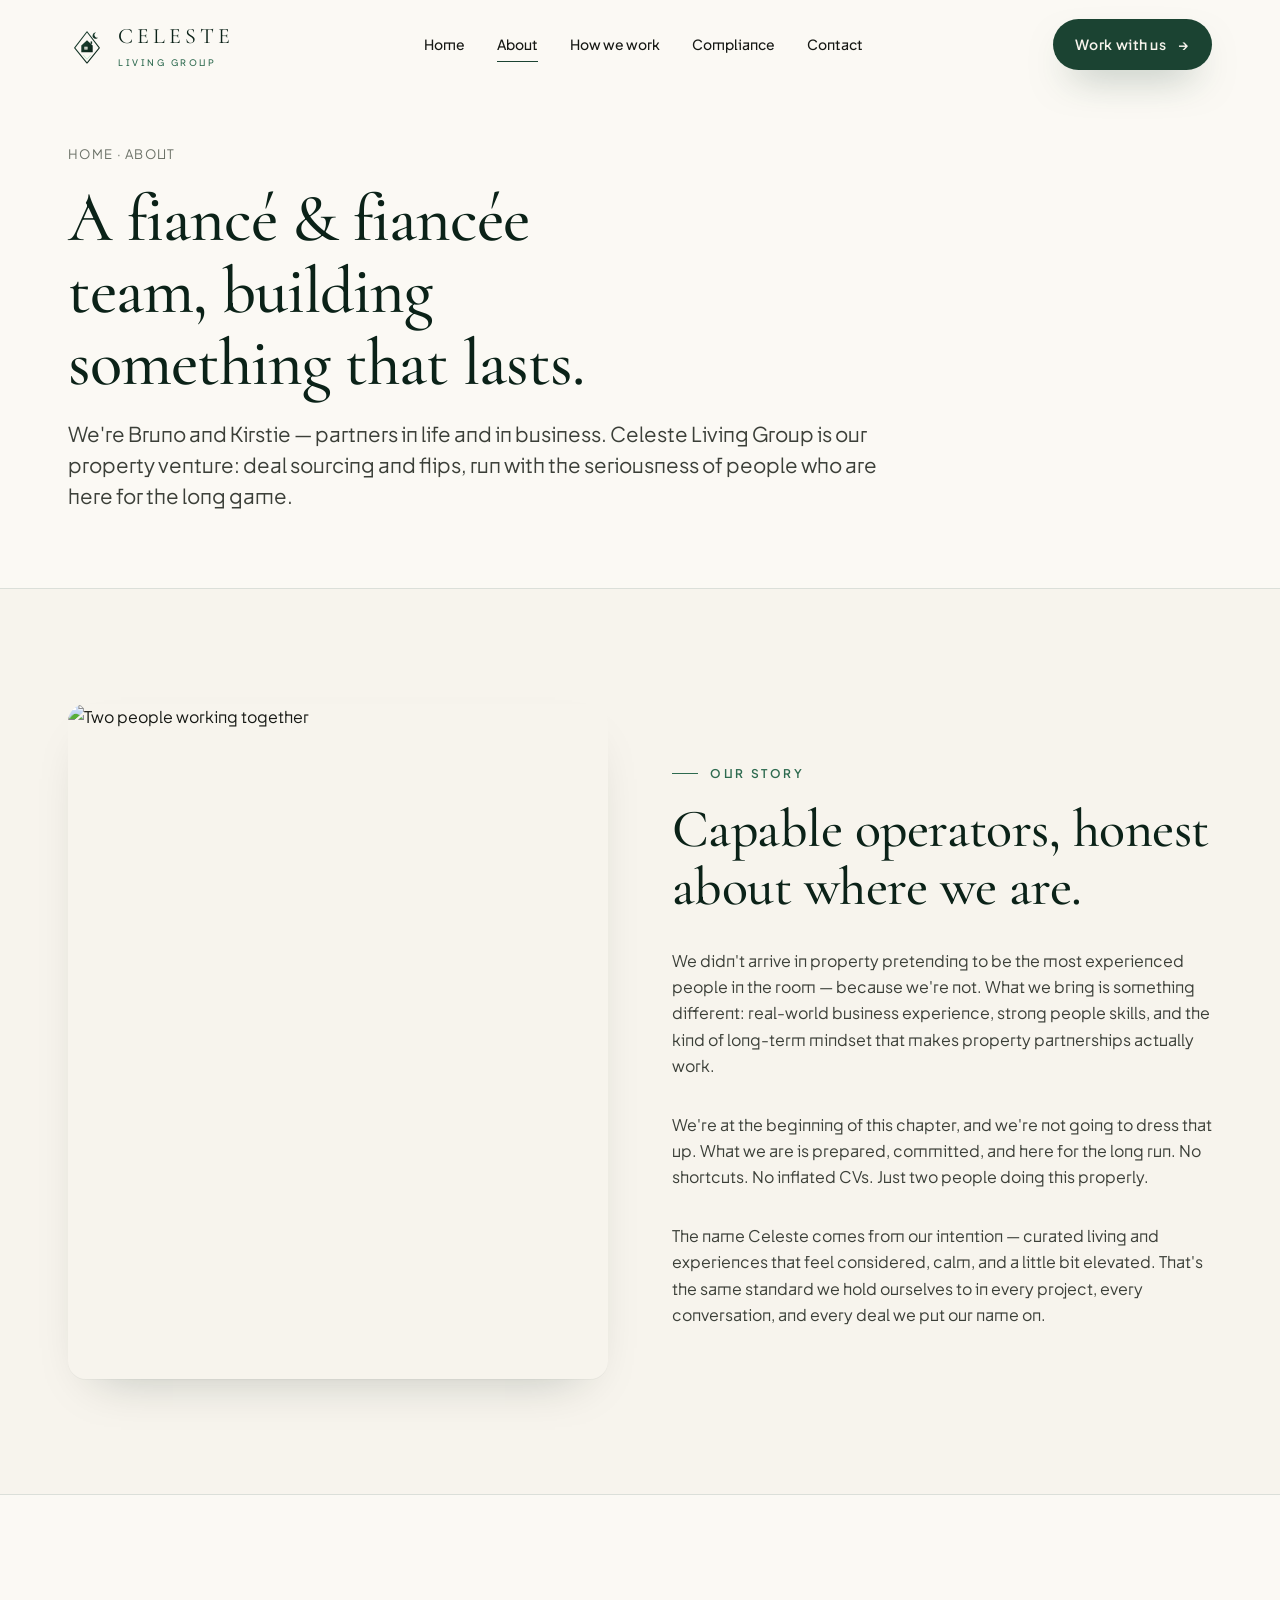
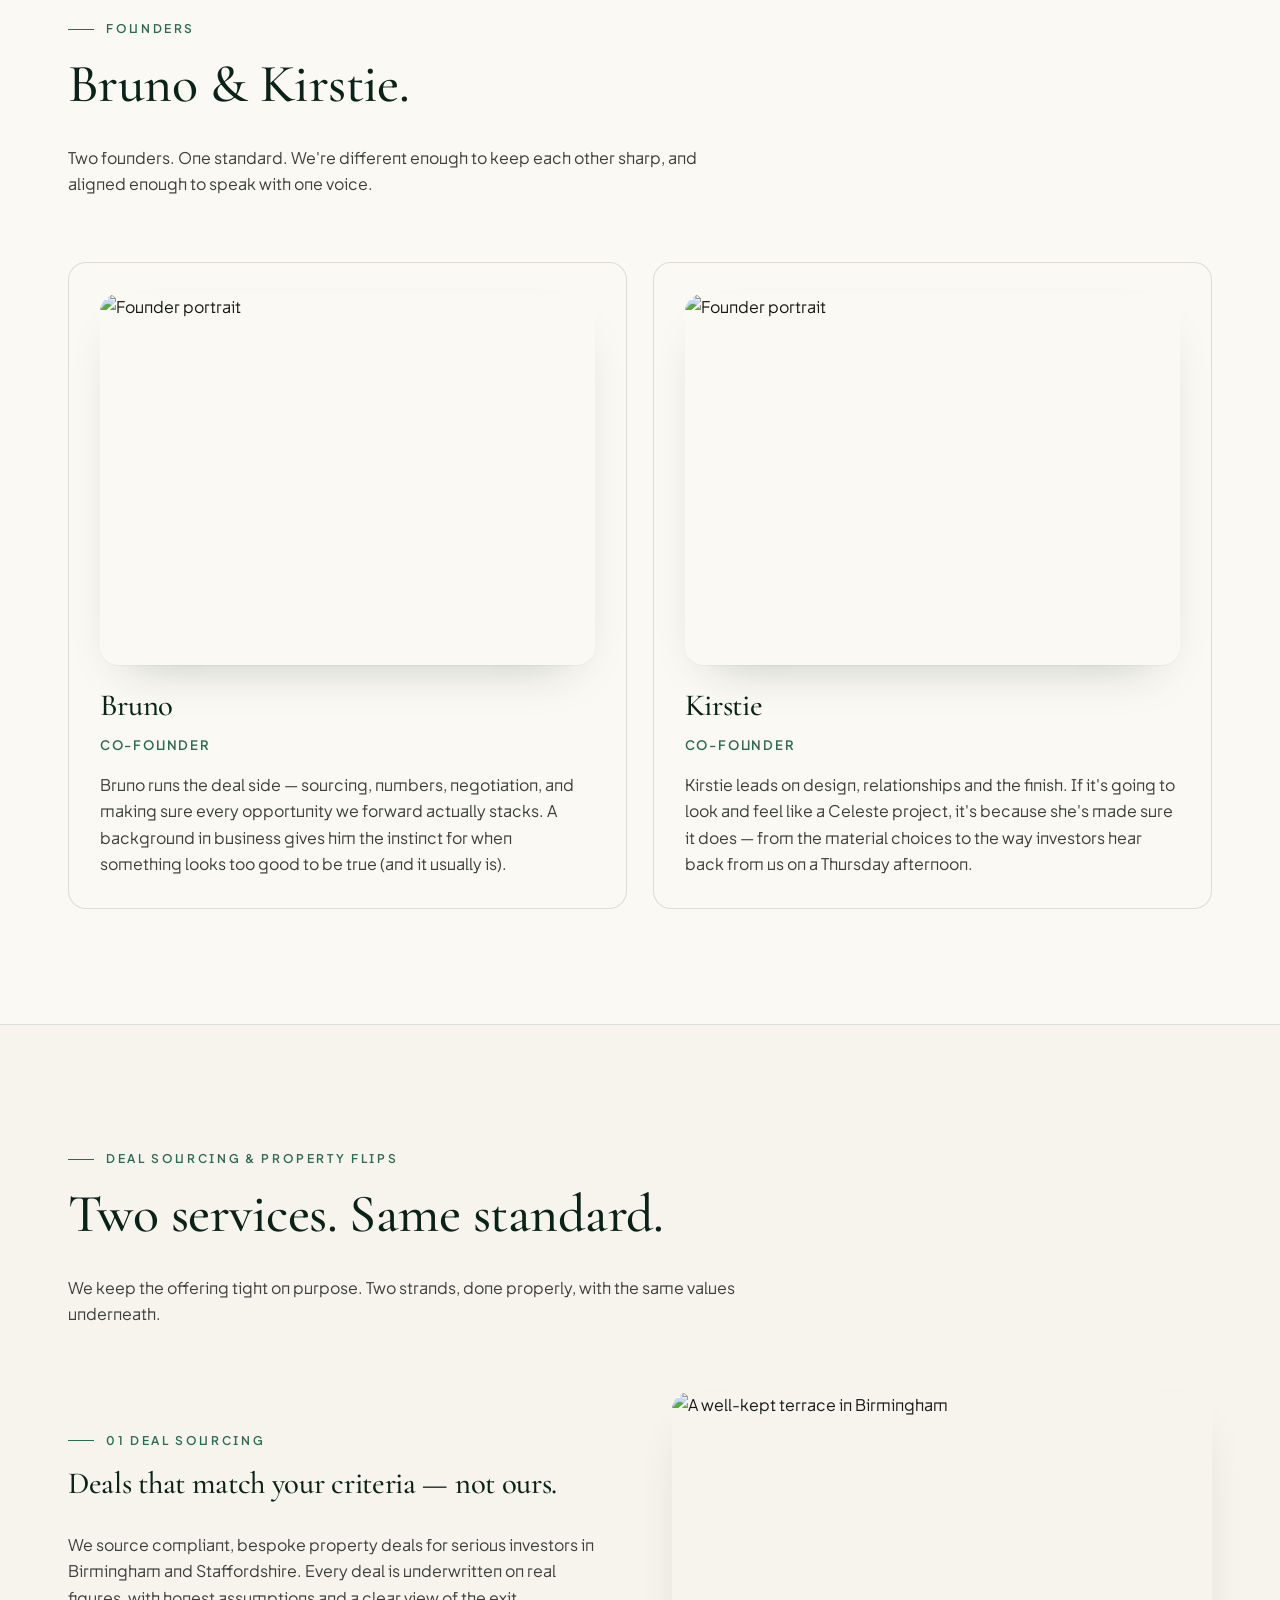
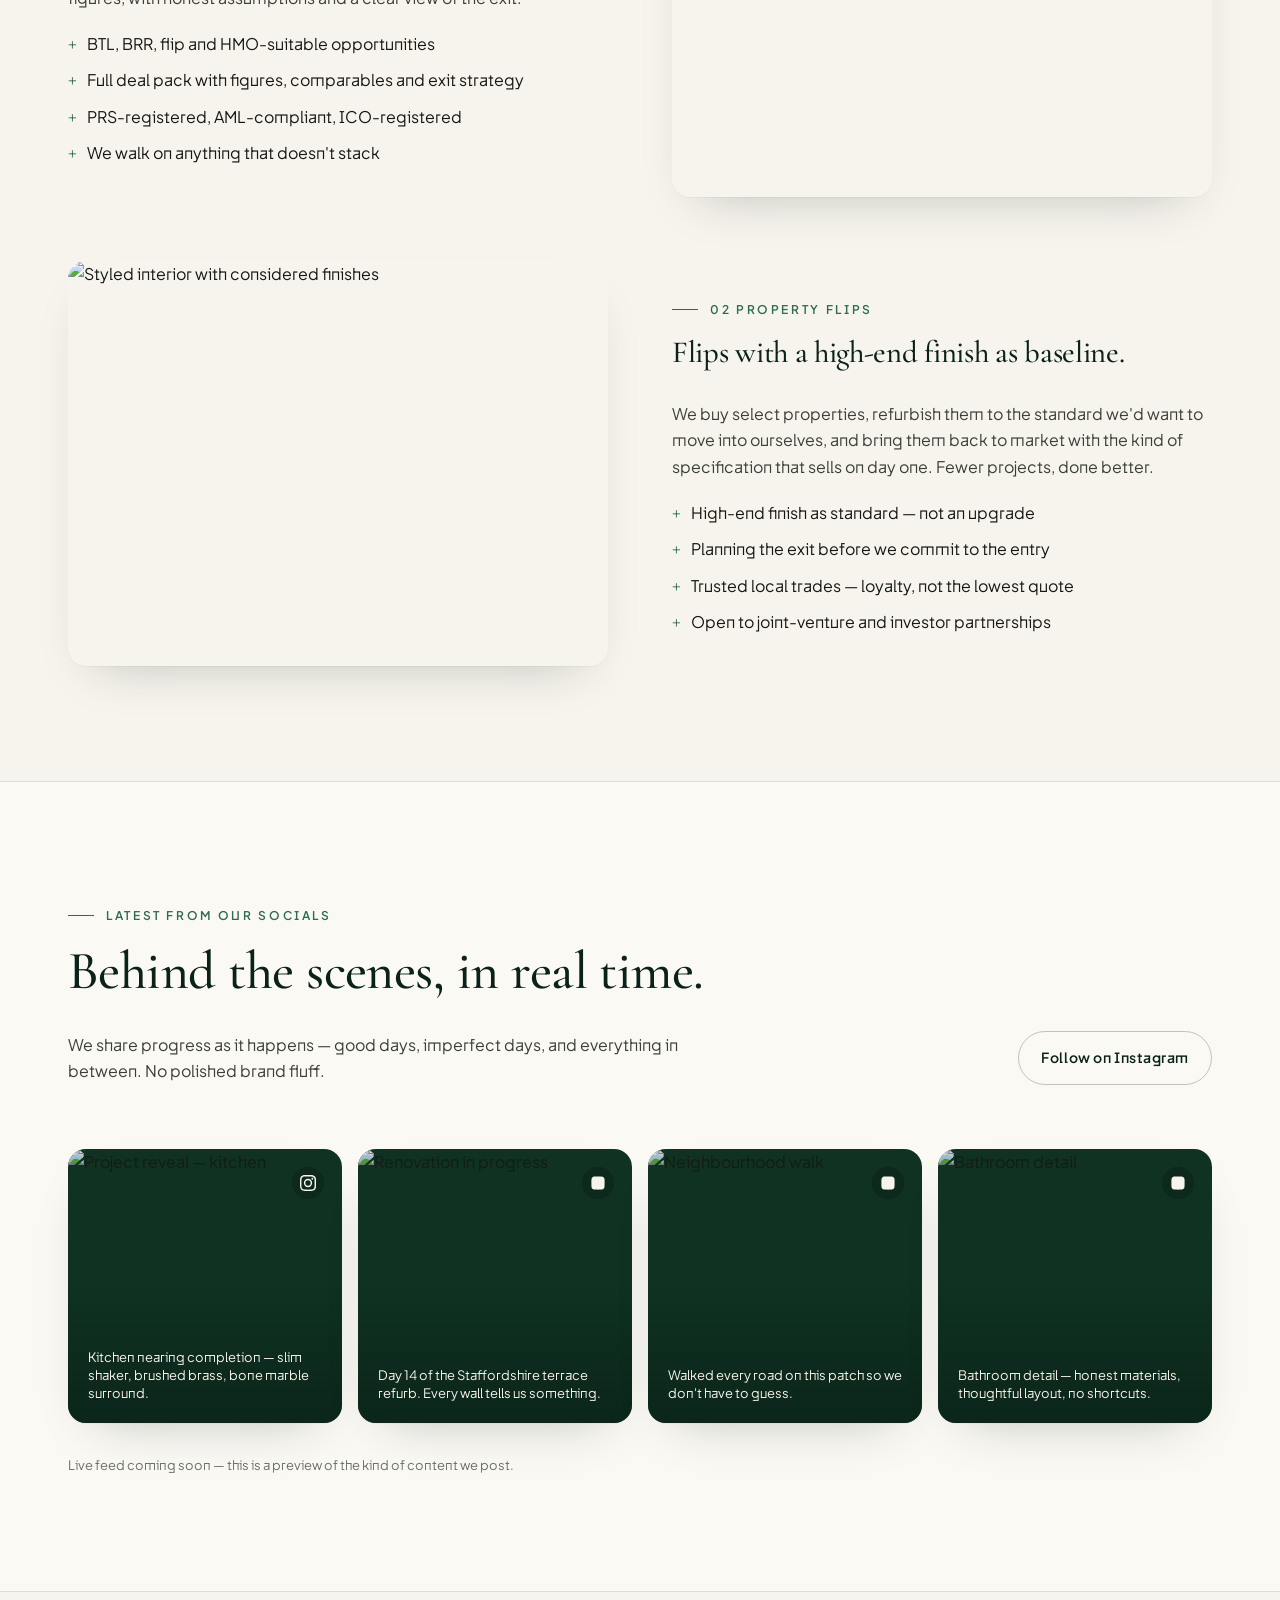
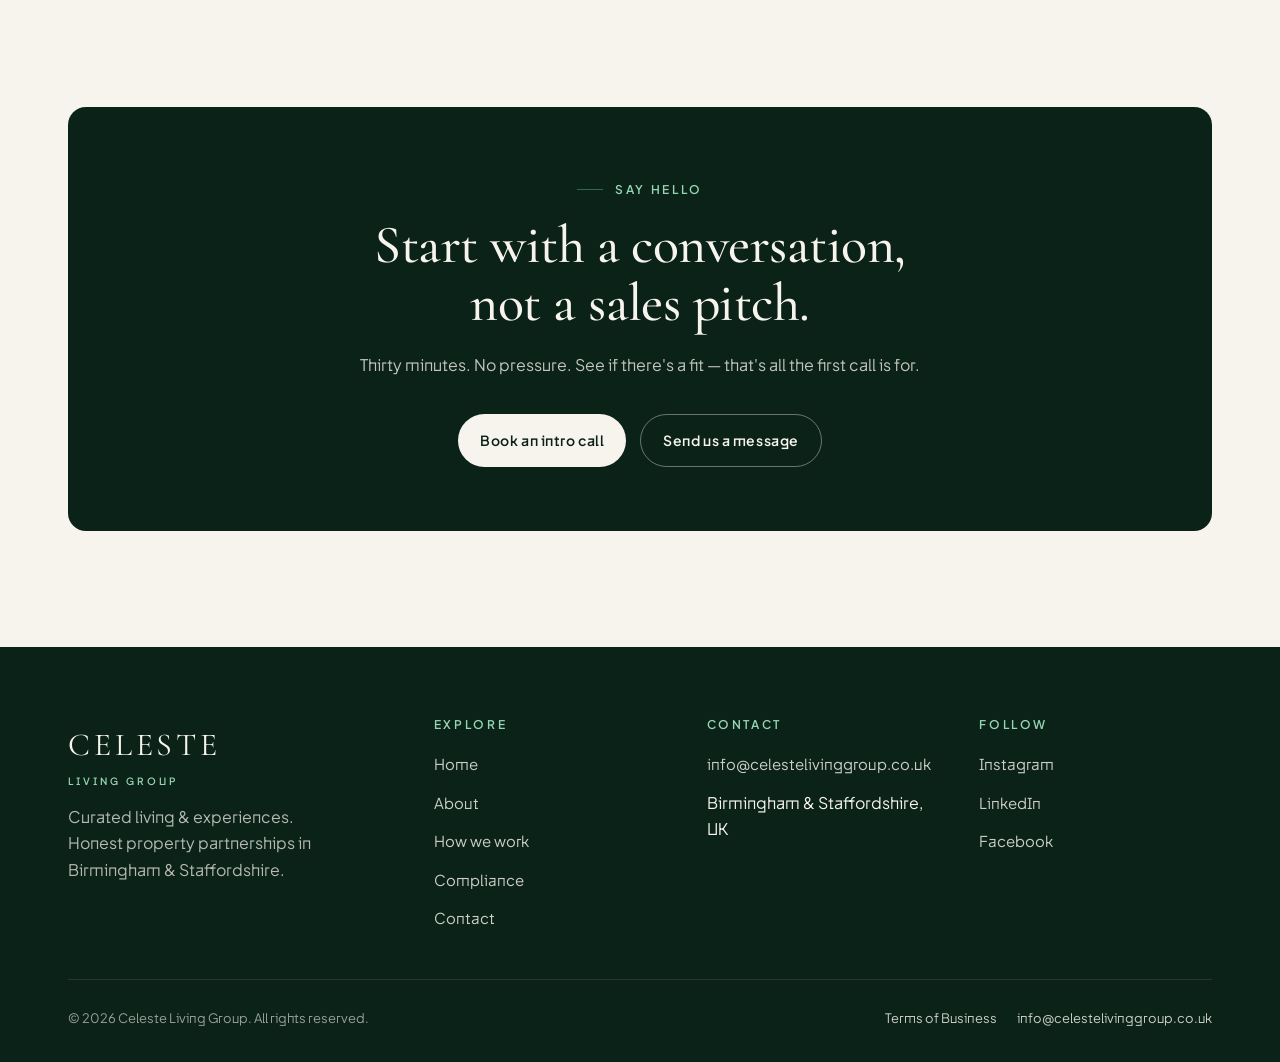
==== about.html @ 231007e6 "Initial build: Celeste Living Group — 6-page brochure site with Calendly booking" ====
<!DOCTYPE html>
<html lang="en-GB">
<head>
<meta charset="UTF-8">
<meta name="viewport" content="width=device-width, initial-scale=1, viewport-fit=cover">
<meta name="theme-color" content="#1B4332">
<title>About — Celeste Living Group | Bruno & Kirstie</title>
<meta name="description" content="Meet Bruno & Kirstie — the fiancé and fiancée team behind Celeste Living Group. Property deal sourcing and flips with real-world business experience and long-term intent.">
<link rel="icon" type="image/svg+xml" href="assets/mark.svg">
<link rel="preconnect" href="https://fonts.googleapis.com">
<link rel="preconnect" href="https://fonts.gstatic.com" crossorigin>
<link href="https://fonts.googleapis.com/css2?family=Cormorant+Garamond:ital,wght@0,400;0,500;0,600;1,400;1,500&family=Plus+Jakarta+Sans:wght@400;500;600;700&display=swap" rel="stylesheet">
<link rel="stylesheet" href="css/styles.css">
</head>
<body>

<header class="site-header" id="site-header">
  <div class="container">
    <nav class="nav" id="nav">
      <a href="index.html" class="nav__brand" aria-label="Celeste Living Group — home">
        <img src="assets/mark.svg" alt="" aria-hidden="true">
        <span>Celeste<small>Living Group</small></span>
      </a>
      <div class="nav__links">
        <a href="index.html">Home</a>
        <a href="about.html" class="is-active">About</a>
        <a href="customer-journey.html">How we work</a>
        <a href="compliance.html">Compliance</a>
        <a href="contact.html">Contact</a>
      </div>
      <a href="contact.html" class="btn btn--primary nav__cta">Work with us <span class="arrow">&rarr;</span></a>
      <button class="nav__burger" id="burger" aria-label="Open menu" aria-expanded="false"><span></span></button>
    </nav>
  </div>
</header>

<div class="mobile-menu" id="mobileMenu" aria-hidden="true">
  <a href="index.html">Home</a>
  <a href="about.html">About</a>
  <a href="customer-journey.html">How we work</a>
  <a href="compliance.html">Compliance</a>
  <a href="contact.html">Contact</a>
</div>

<section class="page-hero">
  <div class="container">
    <div class="breadcrumb"><a href="index.html">Home</a> &middot; About</div>
    <h1>A fiancé &amp; fiancée team, building something that lasts.</h1>
    <p class="lead">We're Bruno and Kirstie — partners in life and in business. Celeste Living Group is our property venture: deal sourcing and flips, run with the seriousness of people who are here for the long game.</p>
  </div>
</section>

<!-- WHO WE ARE -->
<section>
  <div class="container">
    <div class="split">
      <div class="tall-image reveal">
        <img src="https://images.unsplash.com/photo-1521791136064-7986c2920216?auto=format&fit=crop&w=1200&q=80" alt="Two people working together">
      </div>
      <div class="reveal">
        <span class="eyebrow">Our story</span>
        <h2 class="mt-sm">Capable operators, honest about where we are.</h2>
        <p class="mt-md">We didn't arrive in property pretending to be the most experienced people in the room — because we're not. What we bring is something different: real-world business experience, strong people skills, and the kind of long-term mindset that makes property partnerships actually work.</p>
        <p class="mt-md">We're at the beginning of this chapter, and we're not going to dress that up. What we are is prepared, committed, and here for the long run. No shortcuts. No inflated CVs. Just two people doing this properly.</p>
        <p class="mt-md">The name Celeste comes from our intention — curated living and experiences that feel considered, calm, and a little bit elevated. That's the same standard we hold ourselves to in every project, every conversation, and every deal we put our name on.</p>
      </div>
    </div>
  </div>
</section>

<!-- FOUNDERS -->
<section class="principles">
  <div class="container">
    <div style="max-width:56ch;">
      <span class="eyebrow">Founders</span>
      <h2 class="mt-sm">Bruno &amp; Kirstie.</h2>
      <p class="mt-md">Two founders. One standard. We're different enough to keep each other sharp, and aligned enough to speak with one voice.</p>
    </div>

    <div class="grid-3 mt-lg" style="grid-template-columns: repeat(auto-fit, minmax(320px, 1fr));">
      <article class="card reveal">
        <div class="feature-image" style="aspect-ratio:4/3; margin-bottom:24px;">
          <img src="https://images.unsplash.com/photo-1566492031773-4f4e44671857?auto=format&fit=crop&w=900&q=80" alt="Founder portrait">
        </div>
        <h3>Bruno</h3>
        <p style="margin-top:10px; color:var(--forest-600); font-size:13px; letter-spacing:0.14em; text-transform:uppercase; font-weight:600;">Co-founder</p>
        <p class="mt-sm">Bruno runs the deal side — sourcing, numbers, negotiation, and making sure every opportunity we forward actually stacks. A background in business gives him the instinct for when something looks too good to be true (and it usually is).</p>
      </article>
      <article class="card reveal">
        <div class="feature-image" style="aspect-ratio:4/3; margin-bottom:24px;">
          <img src="https://images.unsplash.com/photo-1573496359142-b8d87734a5a2?auto=format&fit=crop&w=900&q=80" alt="Founder portrait">
        </div>
        <h3>Kirstie</h3>
        <p style="margin-top:10px; color:var(--forest-600); font-size:13px; letter-spacing:0.14em; text-transform:uppercase; font-weight:600;">Co-founder</p>
        <p class="mt-sm">Kirstie leads on design, relationships and the finish. If it's going to look and feel like a Celeste project, it's because she's made sure it does — from the material choices to the way investors hear back from us on a Thursday afternoon.</p>
      </article>
    </div>
  </div>
</section>

<!-- WHAT WE DO -->
<section>
  <div class="container">
    <div style="max-width:56ch;">
      <span class="eyebrow">Deal sourcing &amp; property flips</span>
      <h2 class="mt-sm">Two services. Same standard.</h2>
      <p class="mt-md">We keep the offering tight on purpose. Two strands, done properly, with the same values underneath.</p>
    </div>

    <div class="split mt-lg">
      <div class="reveal">
        <span class="eyebrow">01 Deal sourcing</span>
        <h3 class="mt-sm">Deals that match your criteria — not ours.</h3>
        <p class="mt-md">We source compliant, bespoke property deals for serious investors in Birmingham and Staffordshire. Every deal is underwritten on real figures, with honest assumptions and a clear view of the exit.</p>
        <ul style="list-style:none; margin-top:20px; display:grid; gap:10px;">
          <li style="display:flex; gap:10px; align-items:start;"><span style="color:var(--forest-600); font-family:var(--font-display); font-size:22px; line-height:1;">+</span> BTL, BRR, flip and HMO-suitable opportunities</li>
          <li style="display:flex; gap:10px; align-items:start;"><span style="color:var(--forest-600); font-family:var(--font-display); font-size:22px; line-height:1;">+</span> Full deal pack with figures, comparables and exit strategy</li>
          <li style="display:flex; gap:10px; align-items:start;"><span style="color:var(--forest-600); font-family:var(--font-display); font-size:22px; line-height:1;">+</span> PRS-registered, AML-compliant, ICO-registered</li>
          <li style="display:flex; gap:10px; align-items:start;"><span style="color:var(--forest-600); font-family:var(--font-display); font-size:22px; line-height:1;">+</span> We walk on anything that doesn't stack</li>
        </ul>
      </div>
      <div class="feature-image reveal">
        <img src="https://images.unsplash.com/photo-1600566753376-12c8ab7fb75b?auto=format&fit=crop&w=1200&q=80" alt="A well-kept terrace in Birmingham">
      </div>
    </div>

    <div class="split mt-lg">
      <div class="feature-image reveal">
        <img src="https://images.unsplash.com/photo-1617104424032-b9bd6972d0e3?auto=format&fit=crop&w=1200&q=80" alt="Styled interior with considered finishes">
      </div>
      <div class="reveal">
        <span class="eyebrow">02 Property flips</span>
        <h3 class="mt-sm">Flips with a high-end finish as baseline.</h3>
        <p class="mt-md">We buy select properties, refurbish them to the standard we'd want to move into ourselves, and bring them back to market with the kind of specification that sells on day one. Fewer projects, done better.</p>
        <ul style="list-style:none; margin-top:20px; display:grid; gap:10px;">
          <li style="display:flex; gap:10px; align-items:start;"><span style="color:var(--forest-600); font-family:var(--font-display); font-size:22px; line-height:1;">+</span> High-end finish as standard — not an upgrade</li>
          <li style="display:flex; gap:10px; align-items:start;"><span style="color:var(--forest-600); font-family:var(--font-display); font-size:22px; line-height:1;">+</span> Planning the exit before we commit to the entry</li>
          <li style="display:flex; gap:10px; align-items:start;"><span style="color:var(--forest-600); font-family:var(--font-display); font-size:22px; line-height:1;">+</span> Trusted local trades — loyalty, not the lowest quote</li>
          <li style="display:flex; gap:10px; align-items:start;"><span style="color:var(--forest-600); font-family:var(--font-display); font-size:22px; line-height:1;">+</span> Open to joint-venture and investor partnerships</li>
        </ul>
      </div>
    </div>
  </div>
</section>

<!-- SOCIAL -->
<section class="principles">
  <div class="container">
    <div style="display:flex; justify-content:space-between; align-items:end; gap:24px; flex-wrap:wrap;">
      <div style="max-width:56ch;">
        <span class="eyebrow">Latest from our socials</span>
        <h2 class="mt-sm">Behind the scenes, in real time.</h2>
        <p class="mt-md">We share progress as it happens — good days, imperfect days, and everything in between. No polished brand fluff.</p>
      </div>
      <div style="display:flex; gap:12px;">
        <a href="https://instagram.com" target="_blank" rel="noopener" class="btn btn--ghost">Follow on Instagram</a>
      </div>
    </div>

    <div class="socials mt-lg reveal">
      <a href="https://instagram.com" target="_blank" rel="noopener" class="social-card">
        <img src="https://images.unsplash.com/photo-1600585154526-990dced4db0d?auto=format&fit=crop&w=800&q=80" alt="Project reveal — kitchen">
        <div class="social-card__platform" aria-hidden="true">
          <svg width="16" height="16" viewBox="0 0 24 24" fill="currentColor"><path d="M12 2.2c3.2 0 3.6 0 4.8.1 1.2.1 1.9.3 2.3.4.6.2 1 .5 1.4.9.4.4.7.8.9 1.4.2.4.4 1.1.4 2.3.1 1.2.1 1.6.1 4.8s0 3.6-.1 4.8c-.1 1.2-.3 1.9-.4 2.3-.2.6-.5 1-.9 1.4-.4.4-.8.7-1.4.9-.4.2-1.1.4-2.3.4-1.2.1-1.6.1-4.8.1s-3.6 0-4.8-.1c-1.2-.1-1.9-.3-2.3-.4-.6-.2-1-.5-1.4-.9-.4-.4-.7-.8-.9-1.4-.2-.4-.4-1.1-.4-2.3-.1-1.2-.1-1.6-.1-4.8s0-3.6.1-4.8c.1-1.2.3-1.9.4-2.3.2-.6.5-1 .9-1.4.4-.4.8-.7 1.4-.9.4-.2 1.1-.4 2.3-.4 1.2-.1 1.6-.1 4.8-.1M12 0C8.7 0 8.3 0 7.1.1 5.8.1 5 .3 4.2.6 3.4.9 2.7 1.3 2 2c-.7.7-1.1 1.4-1.4 2.2C.3 5 .1 5.8.1 7.1 0 8.3 0 8.7 0 12s0 3.7.1 4.9c.1 1.3.3 2.1.6 2.9.3.8.7 1.5 1.4 2.2.7.7 1.4 1.1 2.2 1.4.8.3 1.6.5 2.9.6 1.2.1 1.6.1 4.9.1s3.7 0 4.9-.1c1.3-.1 2.1-.3 2.9-.6.8-.3 1.5-.7 2.2-1.4.7-.7 1.1-1.4 1.4-2.2.3-.8.5-1.6.6-2.9.1-1.2.1-1.6.1-4.9s0-3.7-.1-4.9c-.1-1.3-.3-2.1-.6-2.9-.3-.8-.7-1.5-1.4-2.2C21.3 1.3 20.6.9 19.8.6 19 .3 18.2.1 16.9.1 15.7 0 15.3 0 12 0zm0 5.8A6.2 6.2 0 1 0 18.2 12 6.2 6.2 0 0 0 12 5.8zm0 10.2A4 4 0 1 1 16 12a4 4 0 0 1-4 4zm6.4-11.8a1.4 1.4 0 1 0 1.5 1.4 1.4 1.4 0 0 0-1.5-1.4z"/></svg>
        </div>
        <div class="social-card__overlay">
          <span class="social-card__caption">Kitchen nearing completion — slim shaker, brushed brass, bone marble surround.</span>
        </div>
      </a>
      <a href="https://instagram.com" target="_blank" rel="noopener" class="social-card">
        <img src="https://images.unsplash.com/photo-1600607688969-a5bfcd646154?auto=format&fit=crop&w=800&q=80" alt="Renovation in progress">
        <div class="social-card__platform" aria-hidden="true">
          <svg width="16" height="16" viewBox="0 0 24 24" fill="currentColor"><path d="M12 2.2c3.2 0 3.6 0 4.8.1 1.2.1 1.9.3 2.3.4.6.2 1 .5 1.4.9.4.4.7.8.9 1.4.2.4.4 1.1.4 2.3.1 1.2.1 1.6.1 4.8s0 3.6-.1 4.8c-.1 1.2-.3 1.9-.4 2.3-.2.6-.5 1-.9 1.4-.4.4-.8.7-1.4.9-.4.2-1.1.4-2.3.4-1.2.1-1.6.1-4.8.1s-3.6 0-4.8-.1c-1.2-.1-1.9-.3-2.3-.4-.6-.2-1-.5-1.4-.9-.4-.4-.7-.8-.9-1.4-.2-.4-.4-1.1-.4-2.3-.1-1.2-.1-1.6-.1-4.8s0-3.6.1-4.8c.1-1.2.3-1.9.4-2.3.2-.6.5-1 .9-1.4.4-.4.8-.7 1.4-.9.4-.2 1.1-.4 2.3-.4 1.2-.1 1.6-.1 4.8-.1z"/></svg>
        </div>
        <div class="social-card__overlay">
          <span class="social-card__caption">Day 14 of the Staffordshire terrace refurb. Every wall tells us something.</span>
        </div>
      </a>
      <a href="https://instagram.com" target="_blank" rel="noopener" class="social-card">
        <img src="https://images.unsplash.com/photo-1600210491892-03d54c0aaf87?auto=format&fit=crop&w=800&q=80" alt="Neighbourhood walk">
        <div class="social-card__platform" aria-hidden="true">
          <svg width="16" height="16" viewBox="0 0 24 24" fill="currentColor"><path d="M12 2.2c3.2 0 3.6 0 4.8.1 1.2.1 1.9.3 2.3.4.6.2 1 .5 1.4.9.4.4.7.8.9 1.4.2.4.4 1.1.4 2.3.1 1.2.1 1.6.1 4.8s0 3.6-.1 4.8c-.1 1.2-.3 1.9-.4 2.3-.2.6-.5 1-.9 1.4-.4.4-.8.7-1.4.9-.4.2-1.1.4-2.3.4-1.2.1-1.6.1-4.8.1s-3.6 0-4.8-.1c-1.2-.1-1.9-.3-2.3-.4-.6-.2-1-.5-1.4-.9-.4-.4-.7-.8-.9-1.4-.2-.4-.4-1.1-.4-2.3-.1-1.2-.1-1.6-.1-4.8s0-3.6.1-4.8c.1-1.2.3-1.9.4-2.3.2-.6.5-1 .9-1.4.4-.4.8-.7 1.4-.9.4-.2 1.1-.4 2.3-.4 1.2-.1 1.6-.1 4.8-.1z"/></svg>
        </div>
        <div class="social-card__overlay">
          <span class="social-card__caption">Walked every road on this patch so we don't have to guess.</span>
        </div>
      </a>
      <a href="https://instagram.com" target="_blank" rel="noopener" class="social-card">
        <img src="https://images.unsplash.com/photo-1600585152220-90363fe7e115?auto=format&fit=crop&w=800&q=80" alt="Bathroom detail">
        <div class="social-card__platform" aria-hidden="true">
          <svg width="16" height="16" viewBox="0 0 24 24" fill="currentColor"><path d="M12 2.2c3.2 0 3.6 0 4.8.1 1.2.1 1.9.3 2.3.4.6.2 1 .5 1.4.9.4.4.7.8.9 1.4.2.4.4 1.1.4 2.3.1 1.2.1 1.6.1 4.8s0 3.6-.1 4.8c-.1 1.2-.3 1.9-.4 2.3-.2.6-.5 1-.9 1.4-.4.4-.8.7-1.4.9-.4.2-1.1.4-2.3.4-1.2.1-1.6.1-4.8.1s-3.6 0-4.8-.1c-1.2-.1-1.9-.3-2.3-.4-.6-.2-1-.5-1.4-.9-.4-.4-.7-.8-.9-1.4-.2-.4-.4-1.1-.4-2.3-.1-1.2-.1-1.6-.1-4.8s0-3.6.1-4.8c.1-1.2.3-1.9.4-2.3.2-.6.5-1 .9-1.4.4-.4.8-.7 1.4-.9.4-.2 1.1-.4 2.3-.4 1.2-.1 1.6-.1 4.8-.1z"/></svg>
        </div>
        <div class="social-card__overlay">
          <span class="social-card__caption">Bathroom detail — honest materials, thoughtful layout, no shortcuts.</span>
        </div>
      </a>
    </div>
    <p class="form-note mt-md">Live feed coming soon — this is a preview of the kind of content we post.</p>
  </div>
</section>

<!-- CTA -->
<section>
  <div class="container">
    <div class="reveal" style="background:var(--forest-900); color:var(--cream-100); border-radius:var(--radius-lg); padding:clamp(40px, 5vw, 84px); text-align:center;">
      <span class="eyebrow" style="color:var(--sage-300);">Say hello</span>
      <h2 style="color:var(--cream-100); margin-top:16px; max-width:22ch; margin-inline:auto;">Start with a conversation, not a sales pitch.</h2>
      <p style="color:rgba(247,244,237,0.78); margin:20px auto 0; max-width:50ch;">Thirty minutes. No pressure. See if there's a fit — that's all the first call is for.</p>
      <div style="margin-top:36px; display:flex; gap:14px; flex-wrap:wrap; justify-content:center;">
        <a href="customer-journey.html" class="btn btn--light">Book an intro call</a>
        <a href="contact.html" class="btn btn--ghost" style="color:var(--cream-100); border-color:rgba(247,244,237,0.4);">Send us a message</a>
      </div>
    </div>
  </div>
</section>

<footer class="site-footer">
  <div class="container">
    <div class="footer-grid">
      <div>
        <div class="footer-brand">Celeste<small>LIVING GROUP</small></div>
        <p>Curated living &amp; experiences.<br>Honest property partnerships in Birmingham &amp; Staffordshire.</p>
      </div>
      <div>
        <h4>Explore</h4>
        <ul>
          <li><a href="index.html">Home</a></li>
          <li><a href="about.html">About</a></li>
          <li><a href="customer-journey.html">How we work</a></li>
          <li><a href="compliance.html">Compliance</a></li>
          <li><a href="contact.html">Contact</a></li>
        </ul>
      </div>
      <div>
        <h4>Contact</h4>
        <ul>
          <li><a href="mailto:info@celestelivinggroup.co.uk">info@celestelivinggroup.co.uk</a></li>
          <li>Birmingham &amp; Staffordshire, UK</li>
        </ul>
      </div>
      <div>
        <h4>Follow</h4>
        <ul>
          <li><a href="https://instagram.com" target="_blank" rel="noopener">Instagram</a></li>
          <li><a href="https://linkedin.com" target="_blank" rel="noopener">LinkedIn</a></li>
          <li><a href="https://facebook.com" target="_blank" rel="noopener">Facebook</a></li>
        </ul>
      </div>
    </div>
    <div class="footer-bottom">
      <div>&copy; <span id="yr"></span> Celeste Living Group. All rights reserved.</div>
      <div style="display:flex; gap:20px; flex-wrap:wrap;">
        <a href="terms.html">Terms of Business</a>
        <a href="mailto:info@celestelivinggroup.co.uk">info@celestelivinggroup.co.uk</a>
      </div>
    </div>
  </div>
</footer>

<script src="js/main.js"></script>
</body>
</html>
---- css/styles.css ----
/* ---------- Celeste Living Group — Core stylesheet ---------- */

:root {
  --forest-900: #0B2218;
  --forest-800: #0F3222;
  --forest-700: #1B4332;
  --forest-600: #2D6A4F;
  --forest-400: #52B788;
  --sage-300: #95D5B2;
  --sage-100: #D8F3DC;
  --cream-50: #FBF9F4;
  --cream-100: #F7F4ED;
  --cream-200: #EFEBDF;
  --ink-900: #161814;
  --ink-700: #3B3F38;
  --ink-500: #6C7268;
  --ink-300: #AEB2A6;
  --line: rgba(27, 67, 50, 0.14);
  --line-strong: rgba(27, 67, 50, 0.28);

  --font-display: 'Cormorant Garamond', 'Playfair Display', Georgia, serif;
  --font-body: 'Plus Jakarta Sans', system-ui, -apple-system, 'Segoe UI', sans-serif;
  --font-mono: 'JetBrains Mono', ui-monospace, monospace;

  --radius-sm: 4px;
  --radius: 8px;
  --radius-lg: 18px;
  --shadow-soft: 0 24px 60px -30px rgba(11, 34, 24, 0.22);
  --shadow-card: 0 1px 0 rgba(27, 67, 50, 0.04), 0 22px 50px -28px rgba(11, 34, 24, 0.28);

  --ease: cubic-bezier(.22,.61,.36,1);
  --gutter: clamp(20px, 4vw, 48px);
  --container: 1240px;
}

* { box-sizing: border-box; margin: 0; padding: 0; }
html { scroll-behavior: smooth; -webkit-text-size-adjust: 100%; }
body {
  font-family: var(--font-body);
  font-size: 16px;
  line-height: 1.65;
  color: var(--ink-900);
  background: var(--cream-100);
  font-feature-settings: "ss01","cv11";
  -webkit-font-smoothing: antialiased;
  min-height: 100dvh;
  overflow-x: hidden;
}
img, svg { display: block; max-width: 100%; height: auto; }
a { color: inherit; text-decoration: none; }
button { font: inherit; border: none; background: none; cursor: pointer; color: inherit; }

::selection { background: var(--forest-700); color: var(--cream-100); }

/* ---------- Typography ---------- */

h1,h2,h3,h4 {
  font-family: var(--font-display);
  font-weight: 500;
  color: var(--forest-900);
  letter-spacing: -0.01em;
  line-height: 1.08;
}
h1 { font-size: clamp(40px, 6.6vw, 88px); letter-spacing: -0.015em; }
h2 { font-size: clamp(30px, 4.2vw, 58px); }
h3 { font-size: clamp(22px, 2.4vw, 32px); }
h4 { font-size: clamp(18px, 1.5vw, 22px); font-weight: 600; }

p { color: var(--ink-700); max-width: 62ch; }

.eyebrow {
  font-family: var(--font-body);
  font-size: 12px;
  letter-spacing: 0.22em;
  text-transform: uppercase;
  color: var(--forest-600);
  font-weight: 600;
  display: inline-flex;
  align-items: center;
  gap: 12px;
}
.eyebrow::before {
  content: "";
  width: 26px;
  height: 1px;
  background: var(--forest-600);
  display: inline-block;
}

.lead {
  font-size: clamp(18px, 1.6vw, 22px);
  line-height: 1.5;
  color: var(--ink-700);
  max-width: 58ch;
}

.script {
  font-family: var(--font-display);
  font-style: italic;
  color: var(--forest-700);
}

/* ---------- Layout ---------- */

.container {
  width: 100%;
  max-width: var(--container);
  margin-inline: auto;
  padding-inline: var(--gutter);
}

section { padding-block: clamp(72px, 9vw, 132px); }

.split {
  display: grid;
  grid-template-columns: 1fr;
  gap: clamp(32px, 5vw, 80px);
  align-items: center;
}
@media (min-width: 860px) {
  .split { grid-template-columns: 1fr 1fr; }
  .split.w-55 { grid-template-columns: 1.2fr 1fr; }
  .split.w-35 { grid-template-columns: 0.9fr 1.1fr; }
}

.grid-3 {
  display: grid;
  grid-template-columns: repeat(auto-fit, minmax(260px, 1fr));
  gap: clamp(16px, 2vw, 28px);
}

/* ---------- Header / Nav ---------- */

.site-header {
  position: fixed;
  inset: 0 0 auto 0;
  z-index: 60;
  padding: 18px 0;
  transition: background .4s var(--ease), padding .4s var(--ease), border-color .4s var(--ease);
  border-bottom: 1px solid transparent;
}
.site-header.is-scrolled {
  background: rgba(251, 249, 244, 0.86);
  backdrop-filter: saturate(160%) blur(12px);
  -webkit-backdrop-filter: saturate(160%) blur(12px);
  padding: 12px 0;
  border-bottom-color: var(--line);
}
.nav {
  display: flex;
  align-items: center;
  justify-content: space-between;
  gap: 24px;
}
.nav__brand {
  display: flex;
  align-items: center;
  gap: 12px;
  font-family: var(--font-display);
  font-size: 22px;
  letter-spacing: 0.18em;
  color: var(--forest-900);
  text-transform: uppercase;
}
.nav__brand img { width: 38px; height: 38px; }
.nav__brand small {
  display: block;
  font-size: 9px;
  letter-spacing: 0.28em;
  color: var(--forest-600);
  margin-top: 2px;
  font-family: var(--font-body);
  font-weight: 500;
}
.nav__links {
  display: none;
  gap: 32px;
  align-items: center;
}
.nav__links a {
  font-size: 14px;
  color: var(--ink-900);
  position: relative;
  padding-block: 6px;
  font-weight: 500;
}
.nav__links a::after {
  content: "";
  position: absolute;
  left: 0; right: 100%;
  bottom: 0;
  height: 1px;
  background: var(--forest-700);
  transition: right .45s var(--ease);
}
.nav__links a:hover::after,
.nav__links a.is-active::after { right: 0; }
.nav__cta { display: inline-flex; }
.nav__burger {
  width: 44px; height: 44px;
  display: inline-flex;
  align-items: center; justify-content: center;
  border-radius: 999px;
  border: 1px solid var(--line-strong);
  color: var(--forest-900);
}
.nav__burger span,
.nav__burger span::before,
.nav__burger span::after {
  content: "";
  display: block;
  width: 18px; height: 1.6px;
  background: currentColor;
  position: relative;
  transition: transform .3s var(--ease), top .3s var(--ease);
}
.nav__burger span::before { position: absolute; top: -6px; }
.nav__burger span::after  { position: absolute; top:  6px; }
.nav.is-open .nav__burger span { background: transparent; }
.nav.is-open .nav__burger span::before { top: 0; transform: rotate(45deg); }
.nav.is-open .nav__burger span::after  { top: 0; transform: rotate(-45deg); }

@media (min-width: 960px) {
  .nav__links { display: inline-flex; }
  .nav__burger { display: none; }
}

.mobile-menu {
  position: fixed;
  inset: 0;
  background: var(--cream-50);
  z-index: 55;
  transform: translateY(-100%);
  transition: transform .5s var(--ease);
  display: flex;
  flex-direction: column;
  padding: 96px var(--gutter) 48px;
}
.mobile-menu.is-open { transform: translateY(0); }
.mobile-menu a {
  font-family: var(--font-display);
  font-size: 42px;
  color: var(--forest-900);
  padding: 18px 0;
  border-bottom: 1px solid var(--line);
}

/* ---------- Buttons ---------- */

.btn {
  display: inline-flex;
  align-items: center;
  gap: 12px;
  padding: 14px 22px;
  border-radius: 999px;
  font-size: 14px;
  font-weight: 600;
  letter-spacing: 0.04em;
  transition: transform .3s var(--ease), background .3s var(--ease), color .3s var(--ease), box-shadow .3s var(--ease);
  white-space: nowrap;
}
.btn--primary {
  background: var(--forest-700);
  color: var(--cream-100);
  box-shadow: 0 18px 40px -18px rgba(27, 67, 50, 0.55);
}
.btn--primary:hover {
  background: var(--forest-900);
  transform: translateY(-1px);
  box-shadow: 0 22px 50px -18px rgba(27, 67, 50, 0.7);
}
.btn--ghost {
  border: 1px solid var(--line-strong);
  color: var(--forest-900);
}
.btn--ghost:hover {
  background: var(--forest-700);
  color: var(--cream-100);
  border-color: var(--forest-700);
}
.btn--light {
  background: var(--cream-100);
  color: var(--forest-900);
}
.btn--light:hover { background: white; }

.btn .arrow {
  display: inline-block;
  transition: transform .3s var(--ease);
}
.btn:hover .arrow { transform: translateX(4px); }

/* ---------- Hero ---------- */

.hero {
  position: relative;
  padding-top: clamp(140px, 16vh, 180px);
  padding-bottom: clamp(90px, 10vw, 140px);
  overflow: hidden;
  background: var(--cream-100);
}
.hero::before {
  content: "";
  position: absolute;
  inset: 0;
  background:
    radial-gradient(1200px 600px at 85% -10%, rgba(45,106,79,.12), transparent 60%),
    radial-gradient(900px 500px at -10% 110%, rgba(149,213,178,.22), transparent 55%);
  pointer-events: none;
}
.hero__grid {
  position: relative;
  display: grid;
  grid-template-columns: 1fr;
  gap: clamp(32px, 5vw, 72px);
  align-items: center;
}
@media (min-width: 980px) {
  .hero__grid { grid-template-columns: 1.1fr 1fr; }
}
.hero h1 .serif-it {
  font-style: italic;
  color: var(--forest-700);
}
.hero__meta {
  display: flex;
  gap: 28px;
  margin-top: 56px;
  padding-top: 28px;
  border-top: 1px solid var(--line);
  flex-wrap: wrap;
}
.hero__meta > div strong {
  display: block;
  font-family: var(--font-display);
  font-size: 32px;
  color: var(--forest-800);
  line-height: 1;
  margin-bottom: 6px;
}
.hero__meta > div span {
  font-size: 12px;
  letter-spacing: 0.12em;
  text-transform: uppercase;
  color: var(--ink-500);
}

.hero__visual {
  position: relative;
  aspect-ratio: 4/5;
  border-radius: var(--radius-lg);
  overflow: hidden;
  box-shadow: var(--shadow-card);
}
.hero__visual img {
  width: 100%; height: 100%; object-fit: cover;
}
.hero__visual::after {
  content: "";
  position: absolute; inset: 0;
  background: linear-gradient(170deg, rgba(11,34,24,0) 45%, rgba(11,34,24,0.55) 100%);
}
.hero__visual .badge {
  position: absolute;
  bottom: 24px; left: 24px;
  color: var(--cream-100);
  font-family: var(--font-display);
  font-style: italic;
  font-size: 22px;
  max-width: 260px;
  z-index: 2;
}
.hero__visual .badge::before {
  content: "";
  display: block;
  width: 32px; height: 1px;
  background: var(--sage-300);
  margin-bottom: 10px;
}

.marquee {
  margin-top: clamp(60px, 7vw, 90px);
  border-top: 1px solid var(--line);
  border-bottom: 1px solid var(--line);
  padding-block: 18px;
  overflow: hidden;
  background: var(--cream-50);
}
.marquee__track {
  display: flex;
  gap: 60px;
  width: max-content;
  animation: marq 44s linear infinite;
  font-family: var(--font-display);
  font-size: 18px;
  color: var(--forest-700);
  letter-spacing: 0.18em;
  text-transform: uppercase;
}
.marquee__track span { display: inline-flex; align-items: center; gap: 60px; }
.marquee__track span::after {
  content: "";
  width: 6px; height: 6px;
  background: var(--forest-600);
  border-radius: 50%;
  display: inline-block;
}
@keyframes marq { to { transform: translateX(-50%); } }

/* ---------- Cards ---------- */

.card {
  background: var(--cream-50);
  border: 1px solid var(--line);
  border-radius: var(--radius-lg);
  padding: clamp(24px, 2.4vw, 36px);
  transition: transform .4s var(--ease), border-color .4s var(--ease), box-shadow .4s var(--ease);
}
.card:hover {
  transform: translateY(-4px);
  border-color: var(--line-strong);
  box-shadow: var(--shadow-card);
}
.card h3 { margin-bottom: 12px; }
.card__num {
  font-family: var(--font-display);
  font-style: italic;
  font-size: 40px;
  color: var(--forest-600);
  line-height: 1;
  margin-bottom: 24px;
  display: block;
}
.card__icon {
  width: 52px; height: 52px;
  border-radius: 14px;
  background: var(--sage-100);
  color: var(--forest-800);
  display: inline-flex; align-items: center; justify-content: center;
  margin-bottom: 20px;
}

/* ---------- Sections: principles, values ---------- */

.principles { background: var(--cream-50); border-block: 1px solid var(--line); }
.value-row {
  display: grid;
  grid-template-columns: 72px 1fr;
  gap: 28px;
  padding: 32px 0;
  border-bottom: 1px solid var(--line);
  align-items: start;
}
.value-row:last-child { border-bottom: none; }
.value-row__num {
  font-family: var(--font-display);
  font-size: 28px;
  color: var(--forest-700);
  font-style: italic;
}
.value-row h3 { font-size: 26px; margin-bottom: 10px; }

/* ---------- Feature image ---------- */

.feature-image {
  aspect-ratio: 4/3;
  border-radius: var(--radius-lg);
  overflow: hidden;
  position: relative;
  box-shadow: var(--shadow-card);
}
.feature-image img { width: 100%; height: 100%; object-fit: cover; transition: transform 1.8s var(--ease); }
.feature-image:hover img { transform: scale(1.04); }

.tall-image {
  aspect-ratio: 4/5;
  border-radius: var(--radius-lg);
  overflow: hidden;
  box-shadow: var(--shadow-card);
}
.tall-image img { width: 100%; height: 100%; object-fit: cover; }

/* ---------- Process steps ---------- */

.steps {
  display: grid;
  gap: 0;
}
.step {
  display: grid;
  grid-template-columns: 1fr;
  gap: 24px;
  padding: 36px 0;
  border-top: 1px solid var(--line);
  position: relative;
}
.step:last-child { border-bottom: 1px solid var(--line); }
@media (min-width: 860px) {
  .step {
    grid-template-columns: 140px 1fr 1fr;
    gap: 48px;
    align-items: start;
  }
}
.step__num {
  font-family: var(--font-display);
  font-size: 52px;
  line-height: 1;
  color: var(--forest-700);
  display: flex;
  align-items: baseline;
  gap: 8px;
}
.step__num span {
  font-size: 14px;
  color: var(--ink-500);
  letter-spacing: 0.14em;
  text-transform: uppercase;
  font-family: var(--font-body);
}
.step h3 { margin-bottom: 12px; }

/* ---------- Footer ---------- */

.site-footer {
  background: var(--forest-900);
  color: var(--cream-100);
  padding-block: 72px 32px;
  margin-top: 0;
}
.site-footer .container { color: var(--cream-100); }
.site-footer p { color: rgba(247, 244, 237, 0.72); }
.footer-grid {
  display: grid;
  grid-template-columns: 1fr;
  gap: 40px;
  padding-bottom: 48px;
  border-bottom: 1px solid rgba(247, 244, 237, 0.1);
}
@media (min-width: 760px) {
  .footer-grid { grid-template-columns: 1.4fr 1fr 1fr 1fr; }
}
.footer-grid h4 {
  color: var(--cream-100);
  font-family: var(--font-body);
  font-size: 12px;
  letter-spacing: 0.22em;
  text-transform: uppercase;
  font-weight: 600;
  margin-bottom: 20px;
  color: var(--sage-300);
}
.footer-grid ul { list-style: none; display: flex; flex-direction: column; gap: 12px; }
.footer-grid a { color: rgba(247, 244, 237, 0.82); font-size: 15px; }
.footer-grid a:hover { color: var(--sage-300); }
.footer-brand {
  font-family: var(--font-display);
  font-size: 32px;
  letter-spacing: 0.12em;
  margin-bottom: 14px;
  color: var(--cream-100);
  text-transform: uppercase;
}
.footer-brand small {
  display: block;
  font-family: var(--font-body);
  font-size: 10px;
  letter-spacing: 0.3em;
  color: var(--sage-300);
  font-weight: 600;
  margin-top: 2px;
}
.footer-bottom {
  padding-top: 28px;
  display: flex;
  justify-content: space-between;
  gap: 20px;
  flex-wrap: wrap;
  font-size: 13px;
  color: rgba(247, 244, 237, 0.6);
}
.footer-bottom a { color: rgba(247, 244, 237, 0.82); }
.footer-bottom a:hover { color: var(--sage-300); }

/* ---------- Page headers (inner pages) ---------- */

.page-hero {
  padding-top: clamp(140px, 16vh, 180px);
  padding-bottom: clamp(48px, 6vw, 80px);
  background: var(--cream-50);
  border-bottom: 1px solid var(--line);
}
.page-hero h1 {
  font-size: clamp(38px, 5.2vw, 72px);
  max-width: 18ch;
  margin-top: 18px;
}
.page-hero p { margin-top: 20px; max-width: 56ch; }
.breadcrumb {
  font-size: 13px;
  letter-spacing: 0.1em;
  text-transform: uppercase;
  color: var(--ink-500);
}
.breadcrumb a:hover { color: var(--forest-700); }

/* ---------- Compliance list ---------- */

.compliance-item {
  display: grid;
  grid-template-columns: 56px 1fr auto;
  gap: 24px;
  padding: 28px;
  border: 1px solid var(--line);
  border-radius: var(--radius-lg);
  background: var(--cream-50);
  align-items: start;
  transition: border-color .35s var(--ease);
}
.compliance-item:hover { border-color: var(--forest-600); }
.compliance-item__icon {
  width: 52px; height: 52px;
  border-radius: 14px;
  background: var(--forest-700);
  color: var(--cream-100);
  display: inline-flex; align-items: center; justify-content: center;
}
.compliance-item h3 { font-size: 22px; margin-bottom: 6px; }
.compliance-item .tag {
  display: inline-block;
  font-size: 11px;
  letter-spacing: 0.16em;
  text-transform: uppercase;
  color: var(--forest-600);
  background: var(--sage-100);
  padding: 6px 10px;
  border-radius: 999px;
  font-weight: 600;
  white-space: nowrap;
}

.investor-checklist {
  background: var(--forest-900);
  color: var(--cream-100);
  border-radius: var(--radius-lg);
  padding: clamp(28px, 3.2vw, 48px);
}
.investor-checklist h2, .investor-checklist h3, .investor-checklist h4 { color: var(--cream-100); }
.investor-checklist p { color: rgba(247, 244, 237, 0.78); }
.checklist { list-style: none; display: grid; gap: 14px; margin-top: 20px; }
.checklist li {
  display: grid;
  grid-template-columns: 24px 1fr;
  gap: 14px;
  font-size: 15px;
  color: rgba(247, 244, 237, 0.88);
}
.checklist li::before {
  content: "";
  width: 22px; height: 22px;
  border-radius: 999px;
  border: 1.5px solid var(--sage-300);
  background:
    linear-gradient(45deg, transparent 48%, var(--sage-300) 48%, var(--sage-300) 52%, transparent 52%) no-repeat,
    linear-gradient(-45deg, transparent 48%, var(--sage-300) 48%, var(--sage-300) 52%, transparent 52%) no-repeat;
  background-size: 10px 2px, 6px 2px;
  background-position: 6px 12px, 9px 14px;
}

/* ---------- Forms ---------- */

.form-field { display: flex; flex-direction: column; gap: 8px; margin-bottom: 20px; }
.form-field label {
  font-size: 12px;
  letter-spacing: 0.14em;
  text-transform: uppercase;
  color: var(--forest-700);
  font-weight: 600;
}
.form-field input,
.form-field textarea,
.form-field select {
  font: inherit;
  padding: 14px 16px;
  border: 1px solid var(--line);
  border-radius: var(--radius);
  background: var(--cream-50);
  color: var(--ink-900);
  transition: border-color .25s var(--ease), background .25s var(--ease);
  font-size: 15px;
  font-family: var(--font-body);
}
.form-field input:focus,
.form-field textarea:focus,
.form-field select:focus {
  outline: none;
  border-color: var(--forest-600);
  background: white;
}
.form-field textarea { min-height: 160px; resize: vertical; }
.form-note {
  font-size: 13px;
  color: var(--ink-500);
  margin-top: 8px;
}

/* ---------- Social cards ---------- */

.socials {
  display: grid;
  grid-template-columns: repeat(auto-fit, minmax(220px, 1fr));
  gap: 16px;
}
.social-card {
  aspect-ratio: 1;
  border-radius: var(--radius-lg);
  overflow: hidden;
  position: relative;
  background: var(--forest-800);
  box-shadow: var(--shadow-card);
  transition: transform .4s var(--ease);
}
.social-card:hover { transform: translateY(-4px); }
.social-card img { width: 100%; height: 100%; object-fit: cover; opacity: 0.82; transition: opacity .3s var(--ease); }
.social-card:hover img { opacity: 1; }
.social-card__overlay {
  position: absolute;
  inset: 0;
  background: linear-gradient(180deg, transparent 50%, rgba(11, 34, 24, 0.75) 100%);
  padding: 20px;
  display: flex;
  flex-direction: column;
  justify-content: flex-end;
  color: var(--cream-100);
}
.social-card__platform {
  position: absolute;
  top: 18px; right: 18px;
  color: var(--cream-100);
  width: 32px; height: 32px;
  border-radius: 999px;
  background: rgba(11, 34, 24, 0.55);
  display: inline-flex; align-items: center; justify-content: center;
  backdrop-filter: blur(6px);
}
.social-card__caption {
  font-size: 13px;
  line-height: 1.4;
  font-family: var(--font-body);
}

/* ---------- Calendly embed ---------- */

.calendly-wrap {
  background: var(--cream-50);
  border: 1px solid var(--line);
  border-radius: var(--radius-lg);
  padding: 24px;
  overflow: hidden;
}
.calendly-inline-widget { min-width: 320px; height: 720px; border-radius: 8px; }

/* ---------- Motion ---------- */

.reveal {
  opacity: 0;
  transform: translateY(30px);
  transition: opacity .9s var(--ease), transform .9s var(--ease);
}
.reveal.is-in { opacity: 1; transform: translateY(0); }

/* ---------- Utilities ---------- */

.center { text-align: center; }
.mt-0 { margin-top: 0 !important; }
.mt-sm { margin-top: 16px; }
.mt-md { margin-top: 32px; }
.mt-lg { margin-top: 64px; }
.mb-md { margin-bottom: 32px; }
.max-56 { max-width: 56ch; }
.mx-auto { margin-inline: auto; }

.hr-ornament {
  display: flex;
  align-items: center;
  gap: 20px;
  margin-block: 48px;
  color: var(--forest-600);
}
.hr-ornament::before, .hr-ornament::after {
  content: "";
  flex: 1;
  height: 1px;
  background: var(--line);
}
.hr-ornament svg { width: 24px; height: 24px; }

/* Reduced motion */
@media (prefers-reduced-motion: reduce) {
  *, *::before, *::after { animation: none !important; transition: none !important; }
}
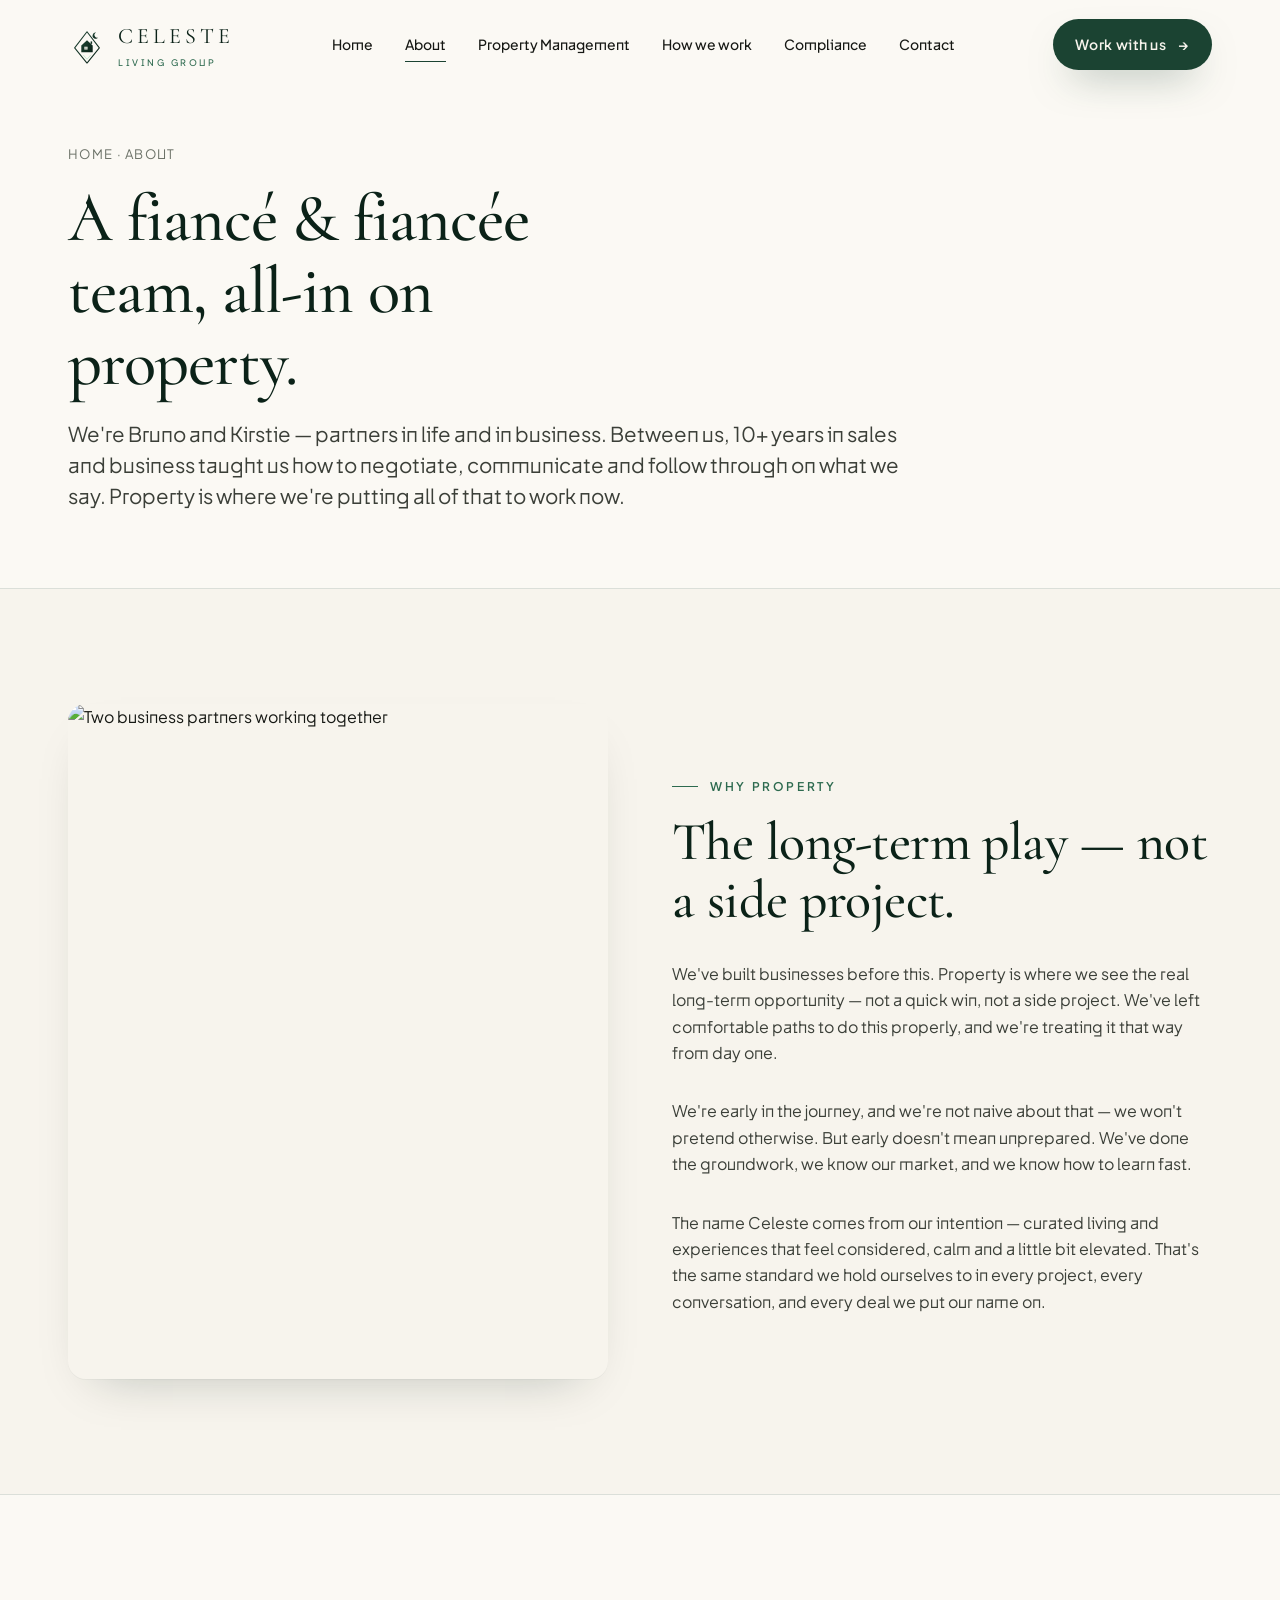
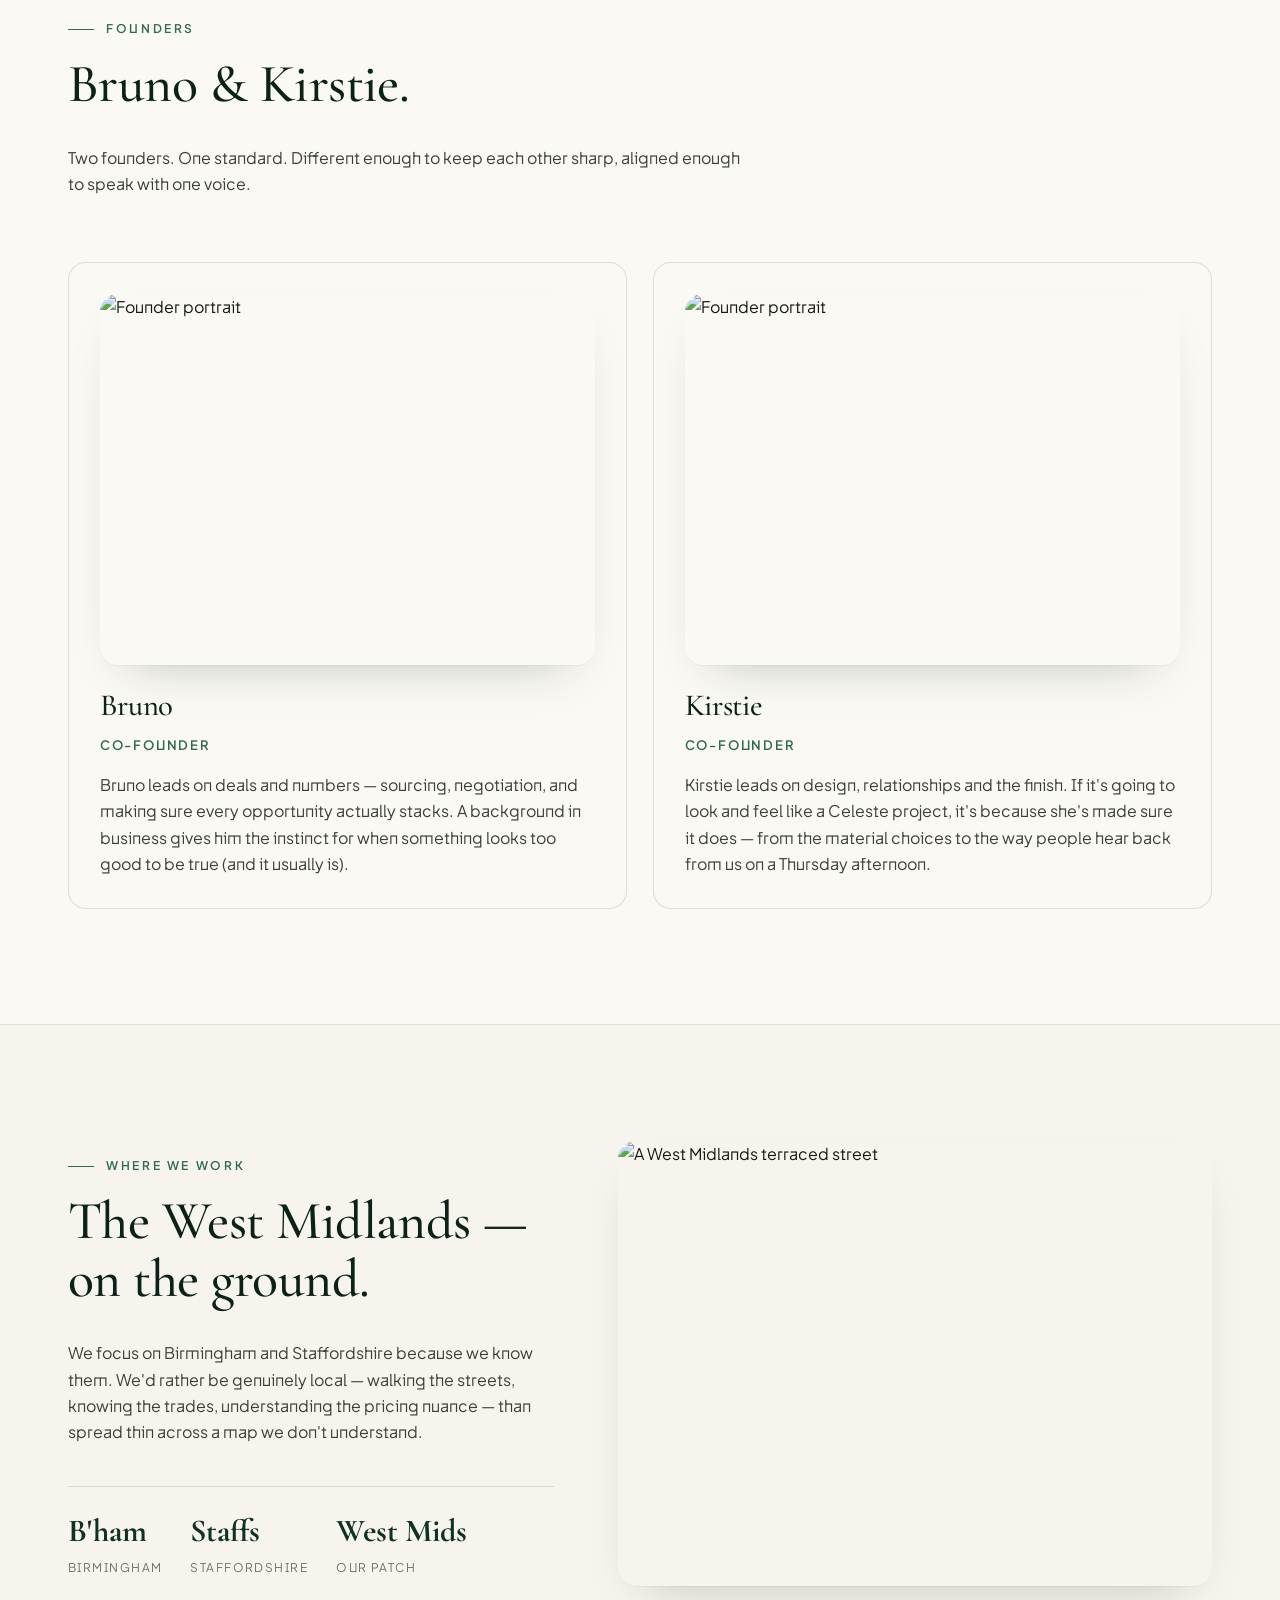
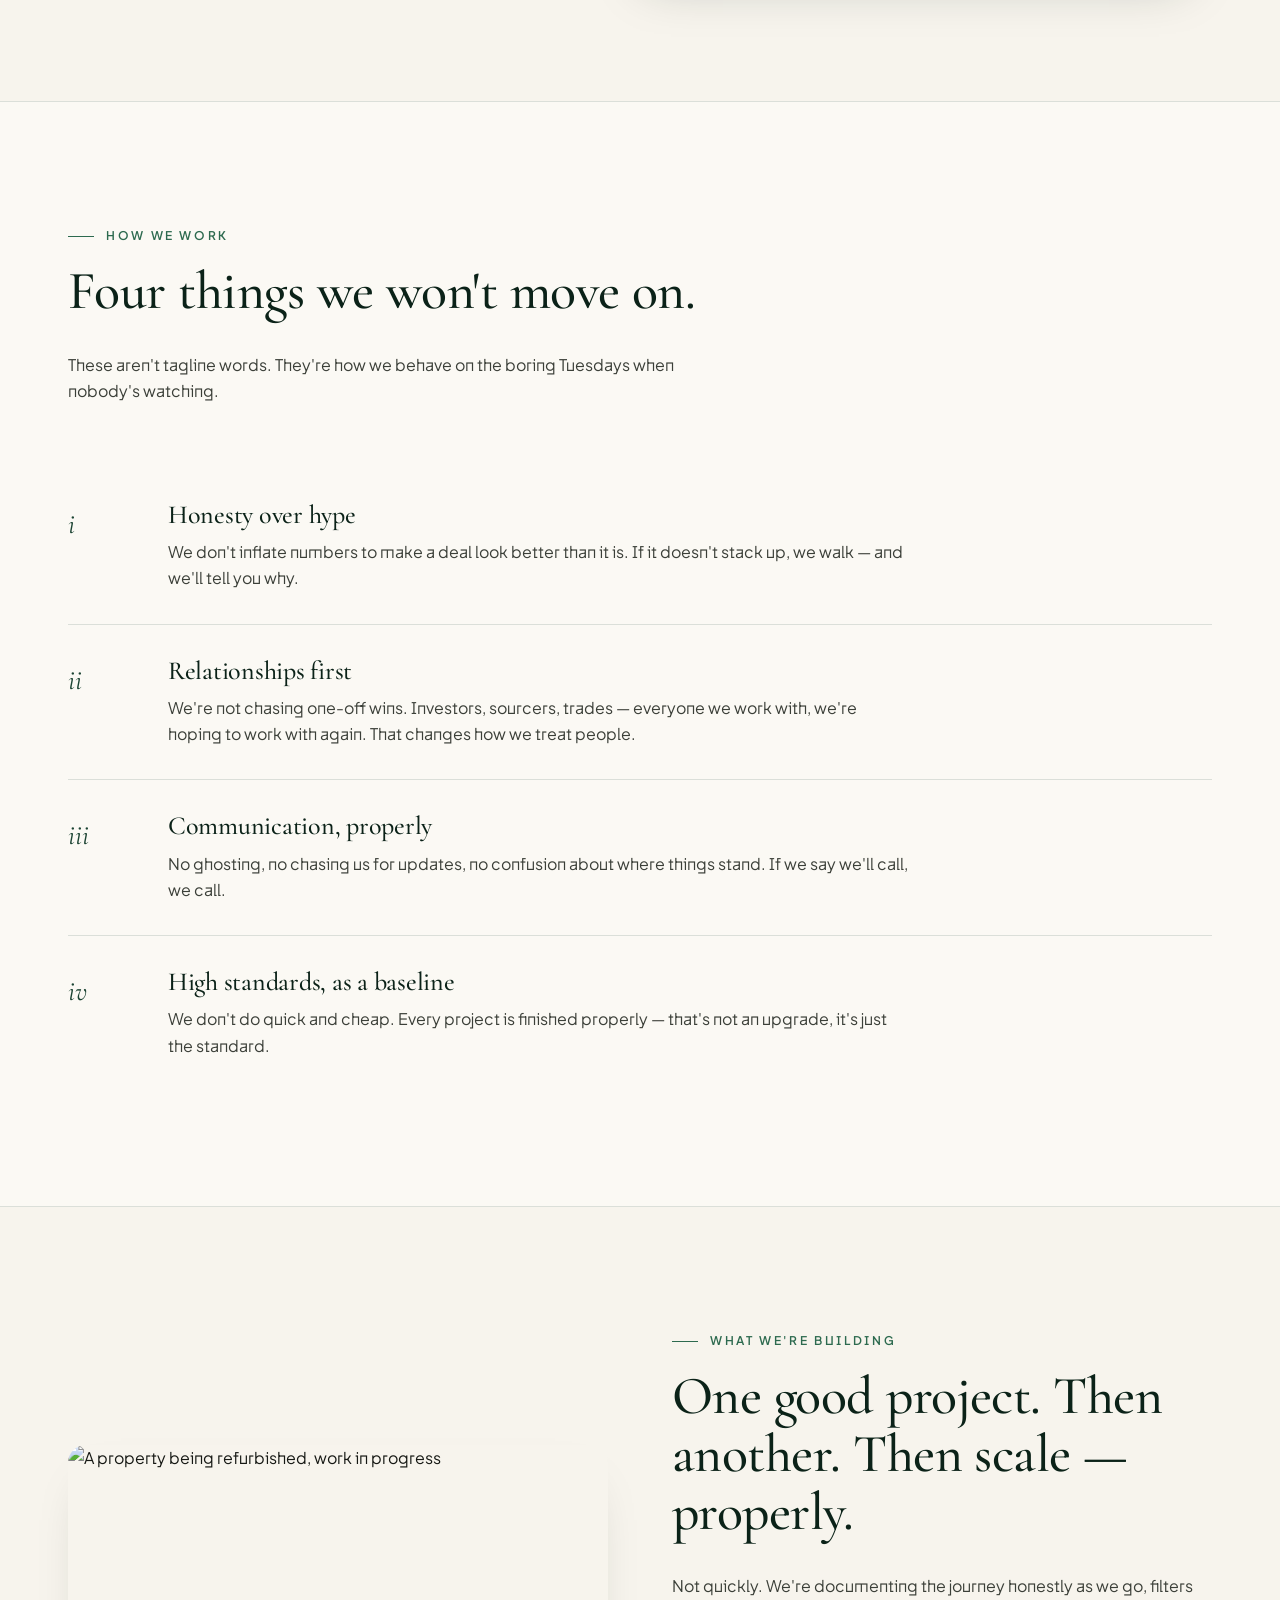
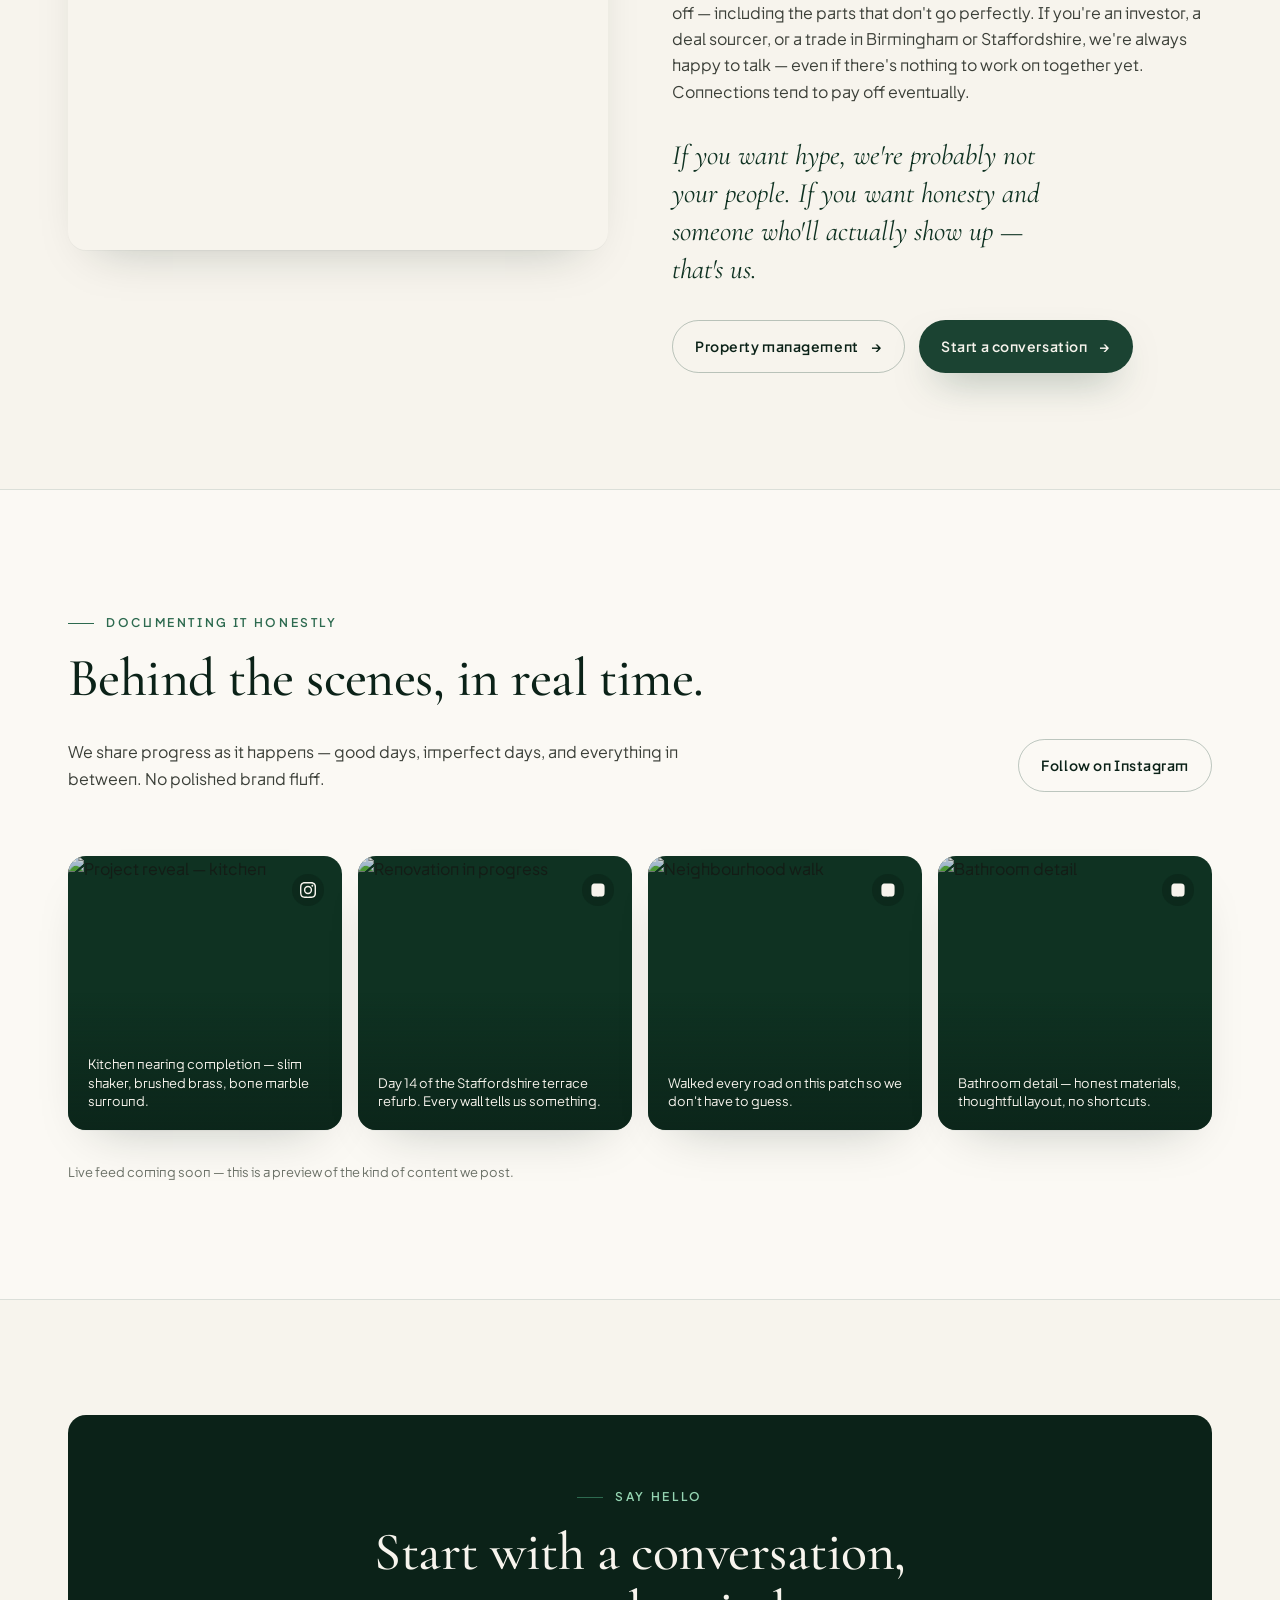
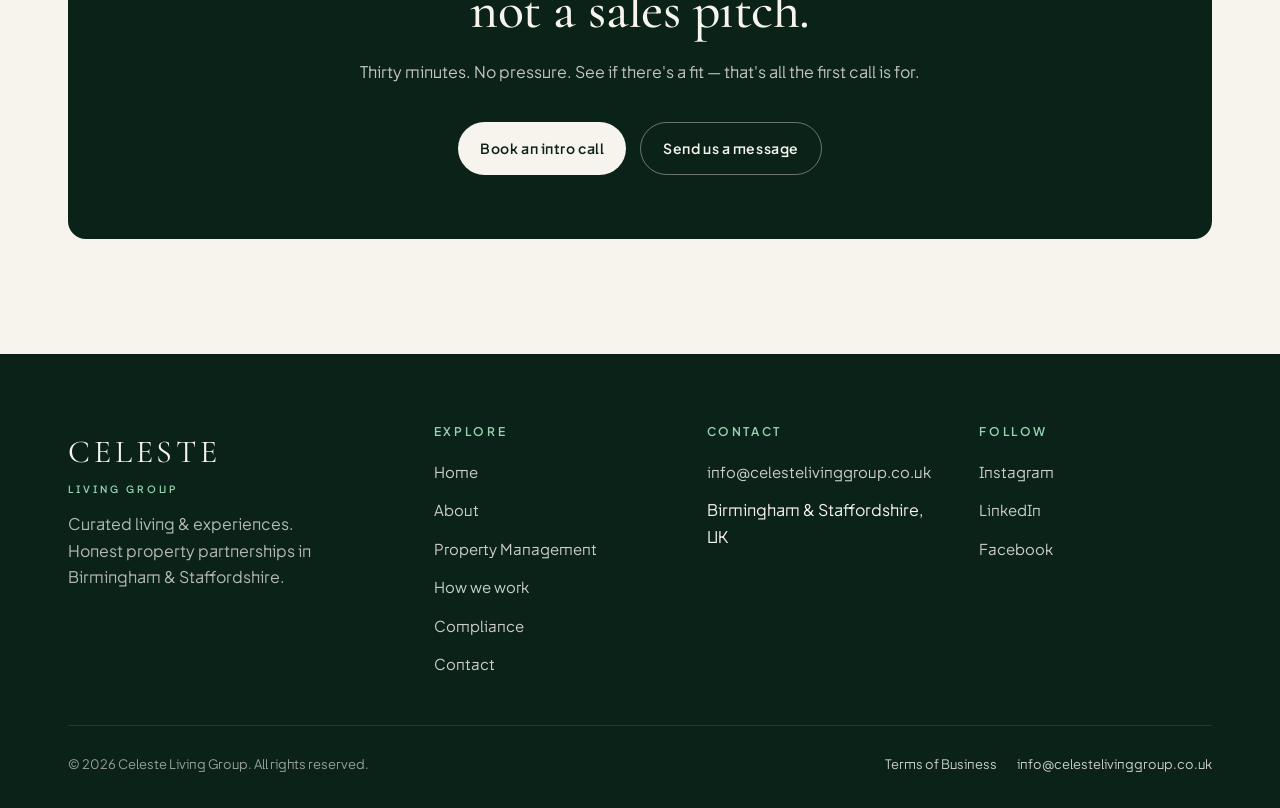
==== commit 3cfaed5a: "Content updates: refined About copy, Property Management page, nav/marketing assets, WP theme" ====
--- a/about.html
+++ b/about.html
@@ -4,8 +4,8 @@
 <meta charset="UTF-8">
 <meta name="viewport" content="width=device-width, initial-scale=1, viewport-fit=cover">
 <meta name="theme-color" content="#1B4332">
-<title>About — Celeste Living Group | Bruno & Kirstie</title>
-<meta name="description" content="Meet Bruno & Kirstie — the fiancé and fiancée team behind Celeste Living Group. Property deal sourcing and flips with real-world business experience and long-term intent.">
+<title>About — Celeste Living Group | Bruno &amp; Kirstie</title>
+<meta name="description" content="Meet Bruno & Kirstie — a fiancé and fiancée team, all-in on property. 10+ years in sales and business, honest about being early, and building something that lasts across the West Midlands.">
 <link rel="icon" type="image/svg+xml" href="assets/mark.svg">
 <link rel="preconnect" href="https://fonts.googleapis.com">
 <link rel="preconnect" href="https://fonts.gstatic.com" crossorigin>
@@ -24,6 +24,7 @@
       <div class="nav__links">
         <a href="index.html">Home</a>
         <a href="about.html" class="is-active">About</a>
+        <a href="property-management.html">Property Management</a>
         <a href="customer-journey.html">How we work</a>
         <a href="compliance.html">Compliance</a>
         <a href="contact.html">Contact</a>
@@ -37,6 +38,7 @@
 <div class="mobile-menu" id="mobileMenu" aria-hidden="true">
   <a href="index.html">Home</a>
   <a href="about.html">About</a>
+  <a href="property-management.html">Property Management</a>
   <a href="customer-journey.html">How we work</a>
   <a href="compliance.html">Compliance</a>
   <a href="contact.html">Contact</a>
@@ -45,24 +47,24 @@
 <section class="page-hero">
   <div class="container">
     <div class="breadcrumb"><a href="index.html">Home</a> &middot; About</div>
-    <h1>A fiancé &amp; fiancée team, building something that lasts.</h1>
-    <p class="lead">We're Bruno and Kirstie — partners in life and in business. Celeste Living Group is our property venture: deal sourcing and flips, run with the seriousness of people who are here for the long game.</p>
-  </div>
-</section>
-
-<!-- WHO WE ARE -->
+    <h1>A fiancé &amp; fiancée team, all-in on property.</h1>
+    <p class="lead">We're Bruno and Kirstie — partners in life and in business. Between us, 10+ years in sales and business taught us how to negotiate, communicate and follow through on what we say. Property is where we're putting all of that to work now.</p>
+  </div>
+</section>
+
+<!-- WHY PROPERTY -->
 <section>
   <div class="container">
     <div class="split">
       <div class="tall-image reveal">
-        <img src="https://images.unsplash.com/photo-1521791136064-7986c2920216?auto=format&fit=crop&w=1200&q=80" alt="Two people working together">
+        <img src="https://images.unsplash.com/photo-1521791136064-7986c2920216?auto=format&fit=crop&w=1200&q=80" alt="Two business partners working together" loading="lazy">
       </div>
       <div class="reveal">
-        <span class="eyebrow">Our story</span>
-        <h2 class="mt-sm">Capable operators, honest about where we are.</h2>
-        <p class="mt-md">We didn't arrive in property pretending to be the most experienced people in the room — because we're not. What we bring is something different: real-world business experience, strong people skills, and the kind of long-term mindset that makes property partnerships actually work.</p>
-        <p class="mt-md">We're at the beginning of this chapter, and we're not going to dress that up. What we are is prepared, committed, and here for the long run. No shortcuts. No inflated CVs. Just two people doing this properly.</p>
-        <p class="mt-md">The name Celeste comes from our intention — curated living and experiences that feel considered, calm, and a little bit elevated. That's the same standard we hold ourselves to in every project, every conversation, and every deal we put our name on.</p>
+        <span class="eyebrow">Why property</span>
+        <h2 class="mt-sm">The long-term play — not a side project.</h2>
+        <p class="mt-md">We've built businesses before this. Property is where we see the real long-term opportunity — not a quick win, not a side project. We've left comfortable paths to do this properly, and we're treating it that way from day one.</p>
+        <p class="mt-md">We're early in the journey, and we're not naive about that — we won't pretend otherwise. But early doesn't mean unprepared. We've done the groundwork, we know our market, and we know how to learn fast.</p>
+        <p class="mt-md">The name Celeste comes from our intention — curated living and experiences that feel considered, calm and a little bit elevated. That's the same standard we hold ourselves to in every project, every conversation, and every deal we put our name on.</p>
       </div>
     </div>
   </div>
@@ -74,70 +76,109 @@
     <div style="max-width:56ch;">
       <span class="eyebrow">Founders</span>
       <h2 class="mt-sm">Bruno &amp; Kirstie.</h2>
-      <p class="mt-md">Two founders. One standard. We're different enough to keep each other sharp, and aligned enough to speak with one voice.</p>
+      <p class="mt-md">Two founders. One standard. Different enough to keep each other sharp, aligned enough to speak with one voice.</p>
     </div>
 
     <div class="grid-3 mt-lg" style="grid-template-columns: repeat(auto-fit, minmax(320px, 1fr));">
       <article class="card reveal">
         <div class="feature-image" style="aspect-ratio:4/3; margin-bottom:24px;">
-          <img src="https://images.unsplash.com/photo-1566492031773-4f4e44671857?auto=format&fit=crop&w=900&q=80" alt="Founder portrait">
+          <img src="https://images.unsplash.com/photo-1566492031773-4f4e44671857?auto=format&fit=crop&w=900&q=80" alt="Founder portrait" loading="lazy">
         </div>
         <h3>Bruno</h3>
         <p style="margin-top:10px; color:var(--forest-600); font-size:13px; letter-spacing:0.14em; text-transform:uppercase; font-weight:600;">Co-founder</p>
-        <p class="mt-sm">Bruno runs the deal side — sourcing, numbers, negotiation, and making sure every opportunity we forward actually stacks. A background in business gives him the instinct for when something looks too good to be true (and it usually is).</p>
+        <p class="mt-sm">Bruno leads on deals and numbers — sourcing, negotiation, and making sure every opportunity actually stacks. A background in business gives him the instinct for when something looks too good to be true (and it usually is).</p>
       </article>
       <article class="card reveal">
         <div class="feature-image" style="aspect-ratio:4/3; margin-bottom:24px;">
-          <img src="https://images.unsplash.com/photo-1573496359142-b8d87734a5a2?auto=format&fit=crop&w=900&q=80" alt="Founder portrait">
+          <img src="https://images.unsplash.com/photo-1573496359142-b8d87734a5a2?auto=format&fit=crop&w=900&q=80" alt="Founder portrait" loading="lazy">
         </div>
         <h3>Kirstie</h3>
         <p style="margin-top:10px; color:var(--forest-600); font-size:13px; letter-spacing:0.14em; text-transform:uppercase; font-weight:600;">Co-founder</p>
-        <p class="mt-sm">Kirstie leads on design, relationships and the finish. If it's going to look and feel like a Celeste project, it's because she's made sure it does — from the material choices to the way investors hear back from us on a Thursday afternoon.</p>
+        <p class="mt-sm">Kirstie leads on design, relationships and the finish. If it's going to look and feel like a Celeste project, it's because she's made sure it does — from the material choices to the way people hear back from us on a Thursday afternoon.</p>
       </article>
     </div>
   </div>
 </section>
 
-<!-- WHAT WE DO -->
+<!-- WHERE WE WORK -->
 <section>
   <div class="container">
+    <div class="split w-35">
+      <div class="reveal">
+        <span class="eyebrow">Where we work</span>
+        <h2 class="mt-sm">The West Midlands — on the ground.</h2>
+        <p class="mt-md">We focus on Birmingham and Staffordshire because we know them. We'd rather be genuinely local — walking the streets, knowing the trades, understanding the pricing nuance — than spread thin across a map we don't understand.</p>
+        <div class="hero__meta" style="margin-top:40px;">
+          <div><strong>B'ham</strong><span>Birmingham</span></div>
+          <div><strong>Staffs</strong><span>Staffordshire</span></div>
+          <div><strong>West Mids</strong><span>Our patch</span></div>
+        </div>
+      </div>
+      <div class="feature-image reveal">
+        <img src="https://images.unsplash.com/photo-1600566753376-12c8ab7fb75b?auto=format&fit=crop&w=1200&q=80" alt="A West Midlands terraced street" loading="lazy">
+      </div>
+    </div>
+  </div>
+</section>
+
+<!-- HOW WE WORK -->
+<section class="principles">
+  <div class="container">
     <div style="max-width:56ch;">
-      <span class="eyebrow">Deal sourcing &amp; property flips</span>
-      <h2 class="mt-sm">Two services. Same standard.</h2>
-      <p class="mt-md">We keep the offering tight on purpose. Two strands, done properly, with the same values underneath.</p>
-    </div>
-
-    <div class="split mt-lg">
+      <span class="eyebrow">How we work</span>
+      <h2 class="mt-sm">Four things we won't move on.</h2>
+      <p class="mt-md">These aren't tagline words. They're how we behave on the boring Tuesdays when nobody's watching.</p>
+    </div>
+
+    <div class="mt-lg">
+      <div class="value-row reveal">
+        <span class="value-row__num">i</span>
+        <div>
+          <h3>Honesty over hype</h3>
+          <p>We don't inflate numbers to make a deal look better than it is. If it doesn't stack up, we walk — and we'll tell you why.</p>
+        </div>
+      </div>
+      <div class="value-row reveal">
+        <span class="value-row__num">ii</span>
+        <div>
+          <h3>Relationships first</h3>
+          <p>We're not chasing one-off wins. Investors, sourcers, trades — everyone we work with, we're hoping to work with again. That changes how we treat people.</p>
+        </div>
+      </div>
+      <div class="value-row reveal">
+        <span class="value-row__num">iii</span>
+        <div>
+          <h3>Communication, properly</h3>
+          <p>No ghosting, no chasing us for updates, no confusion about where things stand. If we say we'll call, we call.</p>
+        </div>
+      </div>
+      <div class="value-row reveal">
+        <span class="value-row__num">iv</span>
+        <div>
+          <h3>High standards, as a baseline</h3>
+          <p>We don't do quick and cheap. Every project is finished properly — that's not an upgrade, it's just the standard.</p>
+        </div>
+      </div>
+    </div>
+  </div>
+</section>
+
+<!-- WHAT WE'RE BUILDING -->
+<section>
+  <div class="container">
+    <div class="split">
+      <div class="feature-image reveal">
+        <img src="https://images.unsplash.com/photo-1560448204-e02f11c3d0e2?auto=format&fit=crop&w=1400&q=80" alt="A property being refurbished, work in progress" loading="lazy">
+      </div>
       <div class="reveal">
-        <span class="eyebrow">01 Deal sourcing</span>
-        <h3 class="mt-sm">Deals that match your criteria — not ours.</h3>
-        <p class="mt-md">We source compliant, bespoke property deals for serious investors in Birmingham and Staffordshire. Every deal is underwritten on real figures, with honest assumptions and a clear view of the exit.</p>
-        <ul style="list-style:none; margin-top:20px; display:grid; gap:10px;">
-          <li style="display:flex; gap:10px; align-items:start;"><span style="color:var(--forest-600); font-family:var(--font-display); font-size:22px; line-height:1;">+</span> BTL, BRR, flip and HMO-suitable opportunities</li>
-          <li style="display:flex; gap:10px; align-items:start;"><span style="color:var(--forest-600); font-family:var(--font-display); font-size:22px; line-height:1;">+</span> Full deal pack with figures, comparables and exit strategy</li>
-          <li style="display:flex; gap:10px; align-items:start;"><span style="color:var(--forest-600); font-family:var(--font-display); font-size:22px; line-height:1;">+</span> PRS-registered, AML-compliant, ICO-registered</li>
-          <li style="display:flex; gap:10px; align-items:start;"><span style="color:var(--forest-600); font-family:var(--font-display); font-size:22px; line-height:1;">+</span> We walk on anything that doesn't stack</li>
-        </ul>
-      </div>
-      <div class="feature-image reveal">
-        <img src="https://images.unsplash.com/photo-1600566753376-12c8ab7fb75b?auto=format&fit=crop&w=1200&q=80" alt="A well-kept terrace in Birmingham">
-      </div>
-    </div>
-
-    <div class="split mt-lg">
-      <div class="feature-image reveal">
-        <img src="https://images.unsplash.com/photo-1617104424032-b9bd6972d0e3?auto=format&fit=crop&w=1200&q=80" alt="Styled interior with considered finishes">
-      </div>
-      <div class="reveal">
-        <span class="eyebrow">02 Property flips</span>
-        <h3 class="mt-sm">Flips with a high-end finish as baseline.</h3>
-        <p class="mt-md">We buy select properties, refurbish them to the standard we'd want to move into ourselves, and bring them back to market with the kind of specification that sells on day one. Fewer projects, done better.</p>
-        <ul style="list-style:none; margin-top:20px; display:grid; gap:10px;">
-          <li style="display:flex; gap:10px; align-items:start;"><span style="color:var(--forest-600); font-family:var(--font-display); font-size:22px; line-height:1;">+</span> High-end finish as standard — not an upgrade</li>
-          <li style="display:flex; gap:10px; align-items:start;"><span style="color:var(--forest-600); font-family:var(--font-display); font-size:22px; line-height:1;">+</span> Planning the exit before we commit to the entry</li>
-          <li style="display:flex; gap:10px; align-items:start;"><span style="color:var(--forest-600); font-family:var(--font-display); font-size:22px; line-height:1;">+</span> Trusted local trades — loyalty, not the lowest quote</li>
-          <li style="display:flex; gap:10px; align-items:start;"><span style="color:var(--forest-600); font-family:var(--font-display); font-size:22px; line-height:1;">+</span> Open to joint-venture and investor partnerships</li>
-        </ul>
+        <span class="eyebrow">What we're building</span>
+        <h2 class="mt-sm">One good project. Then another. Then scale — properly.</h2>
+        <p class="mt-md">Not quickly. We're documenting the journey honestly as we go, filters off — including the parts that don't go perfectly. If you're an investor, a deal sourcer, or a trade in Birmingham or Staffordshire, we're always happy to talk — even if there's nothing to work on together yet. Connections tend to pay off eventually.</p>
+        <p class="mt-md" style="font-family:var(--font-display); font-style:italic; font-size:clamp(20px,2.4vw,28px); line-height:1.35; color:var(--forest-800); max-width:34ch;">If you want hype, we're probably not your people. If you want honesty and someone who'll actually show up — that's us.</p>
+        <div class="mt-md" style="display:flex; gap:14px; flex-wrap:wrap;">
+          <a href="property-management.html" class="btn btn--ghost">Property management <span class="arrow">&rarr;</span></a>
+          <a href="contact.html" class="btn btn--primary">Start a conversation <span class="arrow">&rarr;</span></a>
+        </div>
       </div>
     </div>
   </div>
@@ -148,7 +189,7 @@
   <div class="container">
     <div style="display:flex; justify-content:space-between; align-items:end; gap:24px; flex-wrap:wrap;">
       <div style="max-width:56ch;">
-        <span class="eyebrow">Latest from our socials</span>
+        <span class="eyebrow">Documenting it honestly</span>
         <h2 class="mt-sm">Behind the scenes, in real time.</h2>
         <p class="mt-md">We share progress as it happens — good days, imperfect days, and everything in between. No polished brand fluff.</p>
       </div>
@@ -207,7 +248,7 @@
       <h2 style="color:var(--cream-100); margin-top:16px; max-width:22ch; margin-inline:auto;">Start with a conversation, not a sales pitch.</h2>
       <p style="color:rgba(247,244,237,0.78); margin:20px auto 0; max-width:50ch;">Thirty minutes. No pressure. See if there's a fit — that's all the first call is for.</p>
       <div style="margin-top:36px; display:flex; gap:14px; flex-wrap:wrap; justify-content:center;">
-        <a href="customer-journey.html" class="btn btn--light">Book an intro call</a>
+        <a href="customer-journey.html#book" class="btn btn--light">Book an intro call</a>
         <a href="contact.html" class="btn btn--ghost" style="color:var(--cream-100); border-color:rgba(247,244,237,0.4);">Send us a message</a>
       </div>
     </div>
@@ -226,6 +267,7 @@
         <ul>
           <li><a href="index.html">Home</a></li>
           <li><a href="about.html">About</a></li>
+          <li><a href="property-management.html">Property Management</a></li>
           <li><a href="customer-journey.html">How we work</a></li>
           <li><a href="compliance.html">Compliance</a></li>
           <li><a href="contact.html">Contact</a></li>
